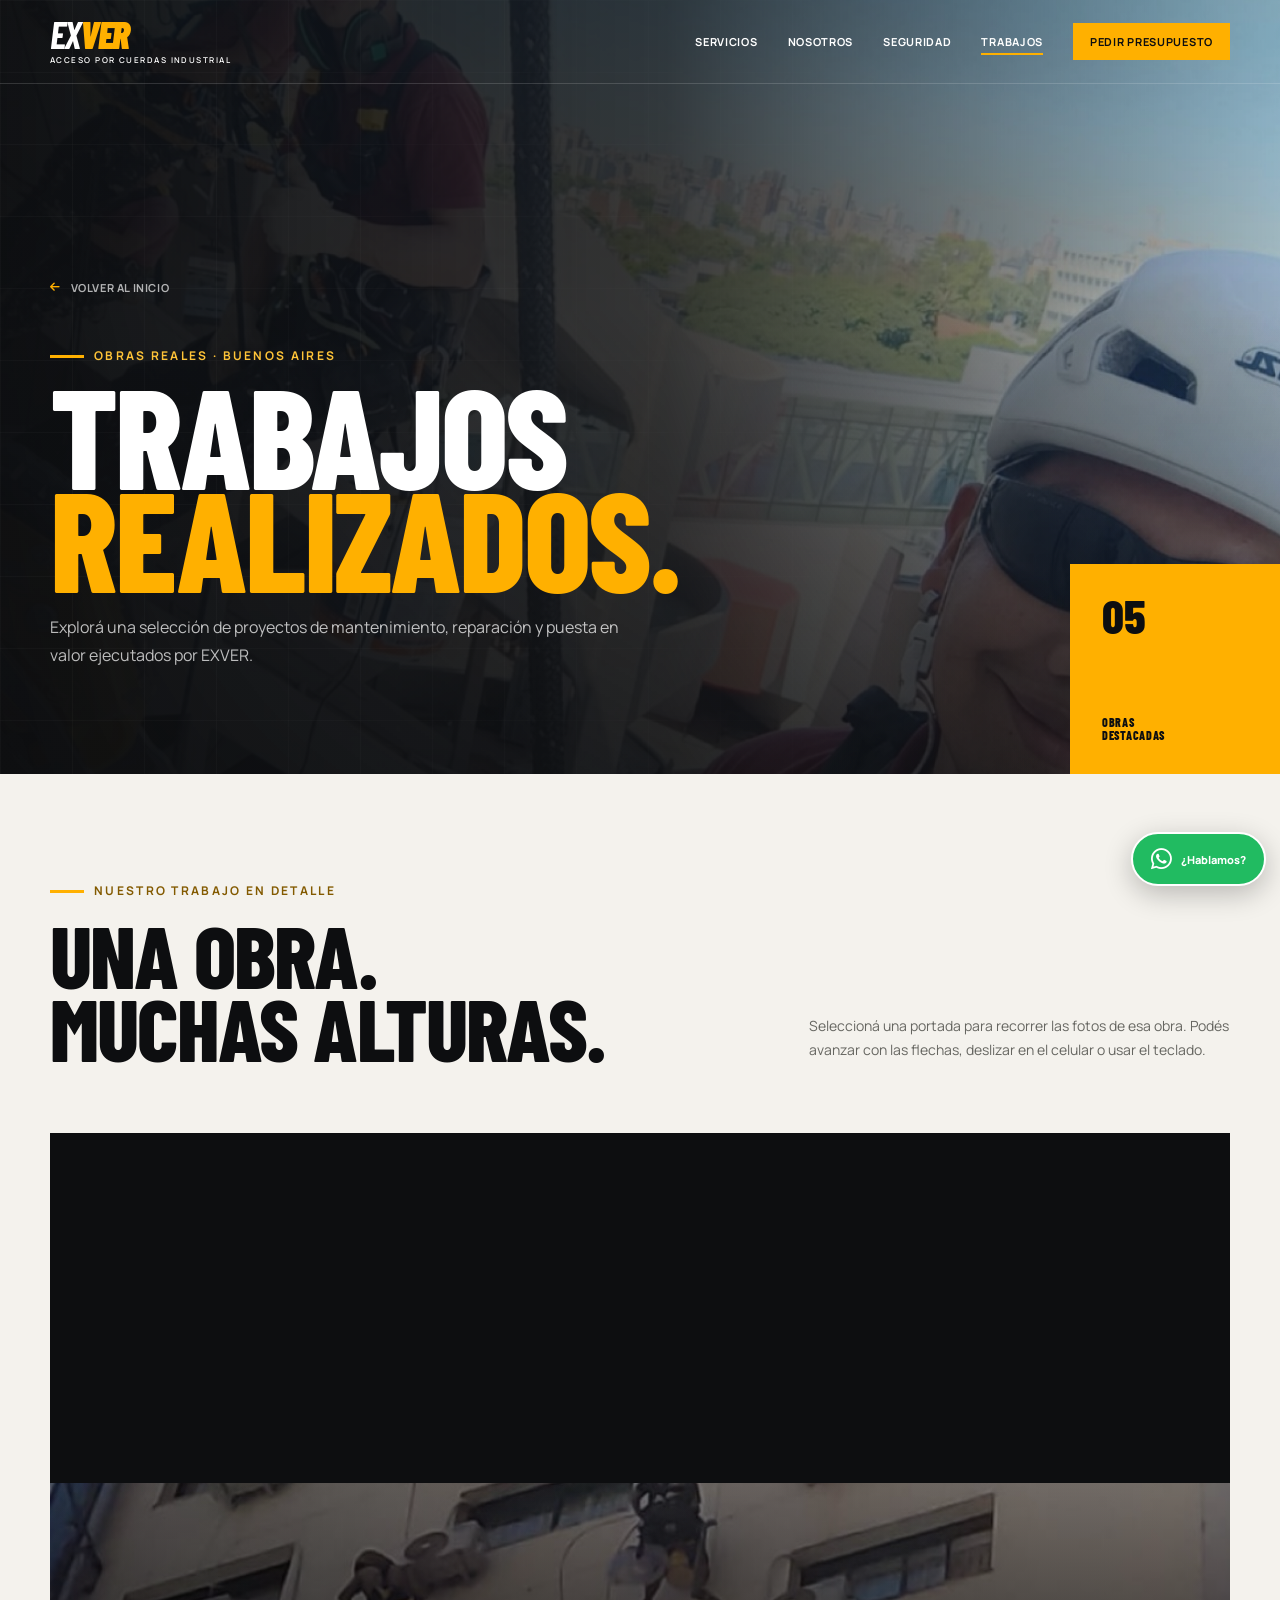
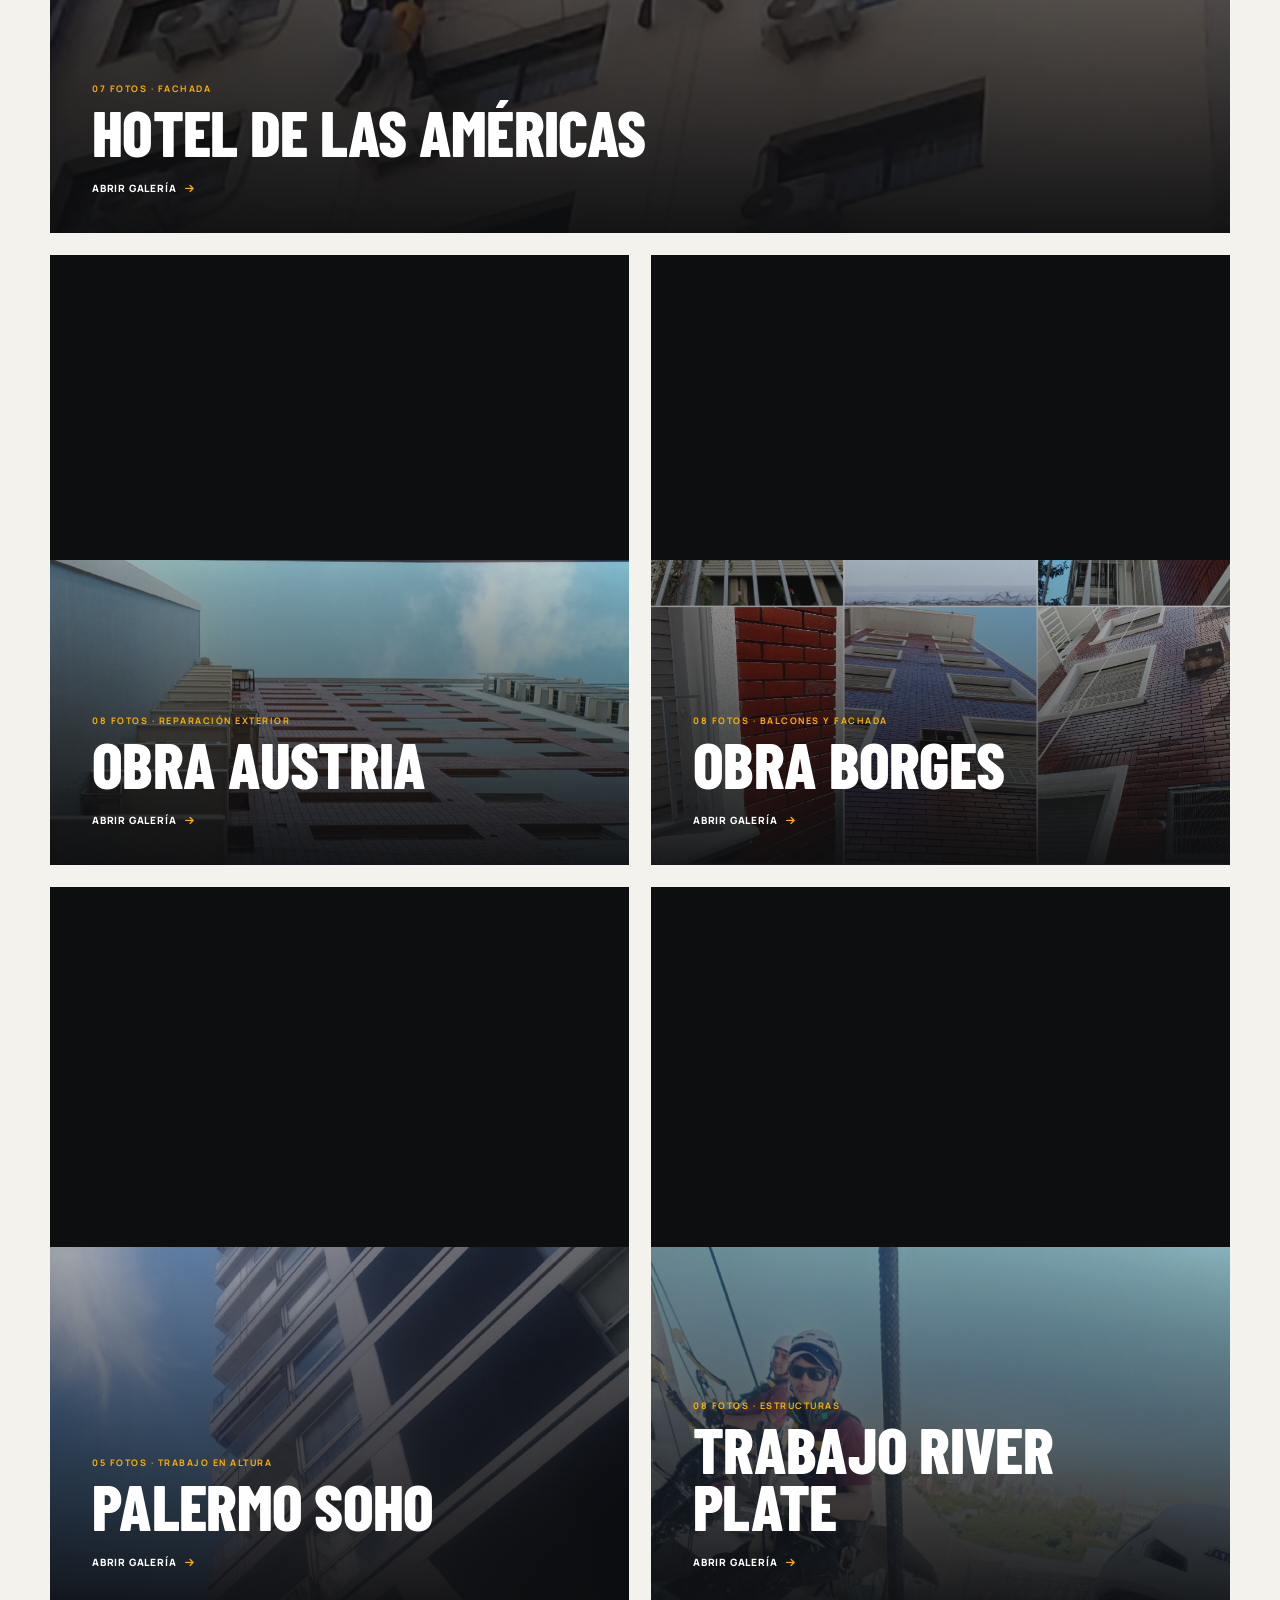
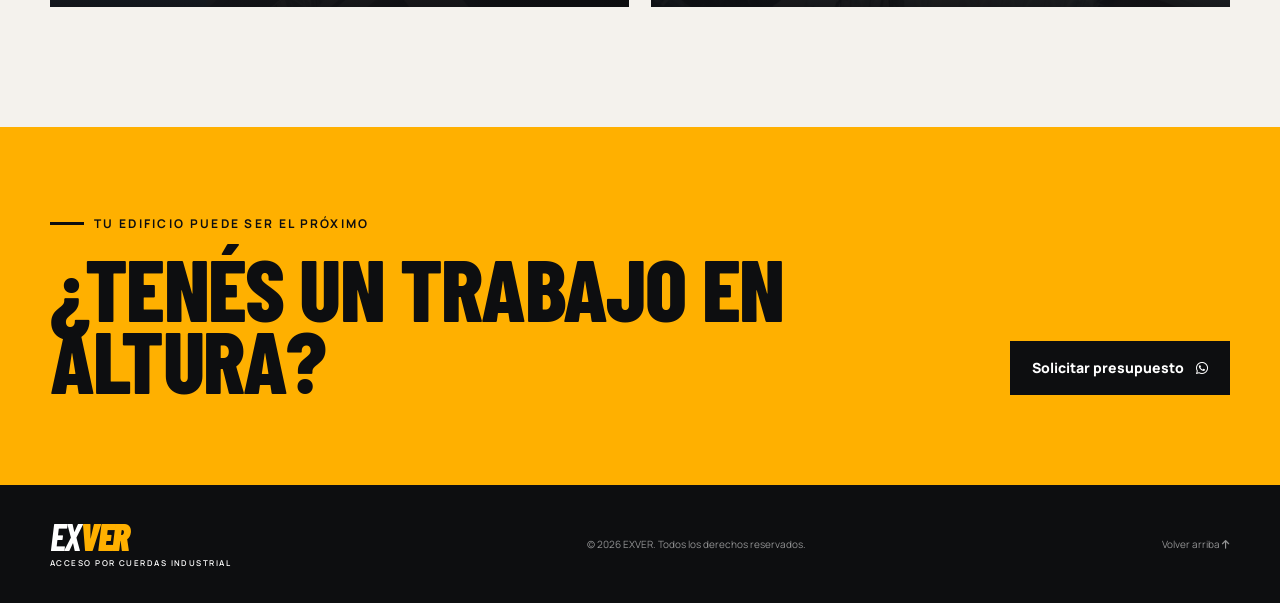
==== trabajos.html @ bb26304e "feat: agregar galeria de trabajos" ====
<!doctype html>
<html lang="es">
  <head>
    <meta charset="UTF-8" />
    <meta name="viewport" content="width=device-width, initial-scale=1.0" />
    <meta
      name="description"
      content="Conocé trabajos realizados por EXVER en fachadas, edificios y estructuras mediante técnicas de acceso por cuerdas."
    />
    <meta name="theme-color" content="#0d0e10" />
    <meta
      property="og:title"
      content="Trabajos realizados | EXVER Acceso por Cuerdas"
    />
    <meta
      property="og:description"
      content="Galería de obras reales realizadas por EXVER en Buenos Aires."
    />
    <meta property="og:type" content="website" />
    <title>Trabajos realizados | EXVER</title>
    <link rel="preconnect" href="https://fonts.googleapis.com" />
    <link rel="preconnect" href="https://fonts.gstatic.com" crossorigin />
    <link
      href="https://fonts.googleapis.com/css2?family=Barlow+Condensed:ital,wght@0,500;0,600;0,700;0,800;0,900;1,700&amp;family=Manrope:wght@400;500;600;700&amp;display=swap"
      rel="stylesheet"
    />
    <link
      rel="stylesheet"
      href="https://cdnjs.cloudflare.com/ajax/libs/font-awesome/6.7.2/css/all.min.css"
    />
    <link rel="stylesheet" href="styles.css" />
    <link rel="stylesheet" href="trabajos.css" />
    <script src="main.js" defer></script>
    <script src="trabajos.js" defer></script>
  </head>
  <body class="projects-page">
    <a class="skip-link" href="#contenido">Ir al contenido</a>

    <header class="site-header is-scrolled" id="inicio">
      <div class="header-inner">
        <a class="brand" href="index.html" aria-label="EXVER, volver al inicio">
          <span class="brand-word"><strong>EX</strong><em>VER</em></span>
          <span class="brand-tagline">Acceso por cuerdas industrial</span>
        </a>

        <button
          class="menu-toggle"
          type="button"
          aria-expanded="false"
          aria-controls="main-nav"
          aria-label="Abrir menú"
        >
          <span></span><span></span><span></span>
        </button>

        <nav class="main-nav" id="main-nav" aria-label="Navegación principal">
          <a href="index.html#servicios">Servicios</a>
          <a href="index.html#nosotros">Nosotros</a>
          <a href="index.html#seguridad">Seguridad</a>
          <a class="current-page" href="trabajos.html">Trabajos</a>
          <a class="nav-cta" href="index.html#contacto">Pedir presupuesto</a>
        </nav>
      </div>
    </header>

    <main id="contenido">
      <section class="projects-hero">
        <div class="projects-hero-photo" aria-hidden="true"></div>
        <div class="projects-hero-overlay" aria-hidden="true"></div>
        <div class="projects-hero-content">
          <a class="back-link" href="index.html"
            ><i class="fa-solid fa-arrow-left" aria-hidden="true"></i> Volver al
            inicio</a
          >
          <p class="eyebrow hero-eyebrow">Obras reales · Buenos Aires</p>
          <h1>Trabajos<br /><span>realizados.</span></h1>
          <p>
            Explorá una selección de proyectos de mantenimiento, reparación y
            puesta en valor ejecutados por EXVER.
          </p>
        </div>
        <div class="projects-hero-index">
          <strong>05</strong>
          <span>Obras<br />destacadas</span>
        </div>
      </section>

      <section class="projects-intro fade-in">
        <div>
          <p class="eyebrow">Nuestro trabajo en detalle</p>
          <h2>Una obra.<br />Muchas alturas.</h2>
        </div>
        <p>
          Seleccioná una portada para recorrer las fotos de esa obra. Podés
          avanzar con las flechas, deslizar en el celular o usar el teclado.
        </p>
      </section>

      <section class="project-list" aria-label="Galerías de trabajos">
        <button
          class="project-preview project-preview-wide fade-in"
          type="button"
          data-project="hotel-americas"
          aria-label="Abrir galería del Hotel de las Américas"
        >
          <img
            src="assets/trabajos/hotel-americas/01.jpg"
            alt="Técnicos de EXVER trabajando en altura en el Hotel de las Américas"
          />
          <span class="project-shade" aria-hidden="true"></span>
          <span class="project-content">
            <span class="project-meta">07 fotos · Fachada</span>
            <strong>Hotel de las Américas</strong>
            <span class="project-open"
              >Abrir galería
              <i class="fa-solid fa-arrow-right" aria-hidden="true"></i
            ></span>
          </span>
        </button>

        <button
          class="project-preview fade-in"
          type="button"
          data-project="austria"
          aria-label="Abrir galería de la obra Austria"
        >
          <img
            src="assets/trabajos/austria/01.jpg"
            alt="Vista de la fachada intervenida en la obra Austria"
            loading="lazy"
          />
          <span class="project-shade" aria-hidden="true"></span>
          <span class="project-content">
            <span class="project-meta">08 fotos · Reparación exterior</span>
            <strong>Obra Austria</strong>
            <span class="project-open"
              >Abrir galería
              <i class="fa-solid fa-arrow-right" aria-hidden="true"></i
            ></span>
          </span>
        </button>

        <button
          class="project-preview fade-in"
          type="button"
          data-project="borges"
          aria-label="Abrir galería de la obra Borges"
        >
          <img
            src="assets/trabajos/borges/01.jpg"
            alt="Resumen visual de reparación de fachada y balcones en la obra Borges"
            loading="lazy"
          />
          <span class="project-shade" aria-hidden="true"></span>
          <span class="project-content">
            <span class="project-meta">08 fotos · Balcones y fachada</span>
            <strong>Obra Borges</strong>
            <span class="project-open"
              >Abrir galería
              <i class="fa-solid fa-arrow-right" aria-hidden="true"></i
            ></span>
          </span>
        </button>

        <button
          class="project-preview project-preview-tall fade-in"
          type="button"
          data-project="palermo-soho"
          aria-label="Abrir galería de Palermo Soho"
        >
          <img
            src="assets/trabajos/palermo-soho/01.jpg"
            alt="Técnico de EXVER suspendido en un edificio de Palermo Soho"
            loading="lazy"
          />
          <span class="project-shade" aria-hidden="true"></span>
          <span class="project-content">
            <span class="project-meta">05 fotos · Trabajo en altura</span>
            <strong>Palermo Soho</strong>
            <span class="project-open"
              >Abrir galería
              <i class="fa-solid fa-arrow-right" aria-hidden="true"></i
            ></span>
          </span>
        </button>

        <button
          class="project-preview project-preview-tall fade-in"
          type="button"
          data-project="river-plate"
          aria-label="Abrir galería del trabajo en River Plate"
        >
          <img
            src="assets/trabajos/river-plate/01.jpg"
            alt="Equipo de EXVER durante un trabajo en altura en River Plate"
            loading="lazy"
          />
          <span class="project-shade" aria-hidden="true"></span>
          <span class="project-content">
            <span class="project-meta">08 fotos · Estructuras</span>
            <strong>Trabajo River Plate</strong>
            <span class="project-open"
              >Abrir galería
              <i class="fa-solid fa-arrow-right" aria-hidden="true"></i
            ></span>
          </span>
        </button>
      </section>

      <section class="projects-cta fade-in">
        <div>
          <p class="eyebrow">Tu edificio puede ser el próximo</p>
          <h2>¿Tenés un trabajo en altura?</h2>
        </div>
        <a
          class="button button-dark"
          href="https://wa.me/5491164576876?text=Hola%20EXVER%2C%20vi%20sus%20trabajos%20y%20quisiera%20solicitar%20un%20presupuesto%20sin%20cargo."
          target="_blank"
          rel="noopener noreferrer"
        >
          Solicitar presupuesto
          <i class="fa-brands fa-whatsapp" aria-hidden="true"></i>
        </a>
      </section>
    </main>

    <footer class="site-footer">
      <div class="brand footer-brand">
        <span class="brand-word"><strong>EX</strong><em>VER</em></span>
        <span class="brand-tagline">Acceso por cuerdas industrial</span>
      </div>
      <p>
        © <span id="current-year"></span> EXVER. Todos los derechos reservados.
      </p>
      <a href="#inicio"
        >Volver arriba <i class="fa-solid fa-arrow-up" aria-hidden="true"></i
      ></a>
    </footer>

    <dialog
      class="gallery-dialog"
      id="gallery-dialog"
      aria-labelledby="gallery-title"
    >
      <div class="gallery-shell">
        <header class="gallery-header">
          <div>
            <span class="gallery-label">Trabajo realizado</span>
            <h2 id="gallery-title"></h2>
          </div>
          <button
            class="gallery-close"
            type="button"
            aria-label="Cerrar galería"
          >
            <i class="fa-solid fa-xmark" aria-hidden="true"></i>
          </button>
        </header>

        <div class="gallery-stage">
          <button
            class="gallery-control gallery-prev"
            type="button"
            aria-label="Foto anterior"
          >
            <i class="fa-solid fa-arrow-left" aria-hidden="true"></i>
          </button>
          <figure class="gallery-figure">
            <img id="gallery-image" src="" alt="" />
            <figcaption>
              <span id="gallery-caption"></span>
              <span class="gallery-counter"
                ><strong id="gallery-current">01</strong> /
                <span id="gallery-total">01</span></span
              >
            </figcaption>
          </figure>
          <button
            class="gallery-control gallery-next"
            type="button"
            aria-label="Foto siguiente"
          >
            <i class="fa-solid fa-arrow-right" aria-hidden="true"></i>
          </button>
        </div>

        <div
          class="gallery-thumbnails"
          id="gallery-thumbnails"
          aria-label="Miniaturas de la galería"
        ></div>
        <p class="gallery-help">
          <i class="fa-solid fa-arrows-left-right" aria-hidden="true"></i>
          Usá las flechas o deslizá para recorrer
        </p>
      </div>
    </dialog>

    <a
      class="whatsapp-float"
      href="https://wa.me/5491164576876?text=Hola%20EXVER%2C%20quisiera%20solicitar%20un%20presupuesto%20sin%20cargo."
      target="_blank"
      rel="noopener noreferrer"
      aria-label="Contactar a EXVER por WhatsApp"
    >
      <i class="fa-brands fa-whatsapp" aria-hidden="true"></i>
      <span>¿Hablamos?</span>
    </a>
  </body>
</html>
---- styles.css ----
:root {
  --ink: #0d0e10;
  --ink-soft: #191b1e;
  --paper: #f4f2ed;
  --white: #ffffff;
  --yellow: #ffb000;
  --yellow-light: #ffc438;
  --gray: #b7b7b2;
  --line: rgba(13, 14, 16, 0.16);
  --heading: "Barlow Condensed", Impact, sans-serif;
  --body: "Manrope", Arial, sans-serif;
  --content: min(1180px, calc(100vw - 40px));
  --header-height: 76px;
}

* {
  box-sizing: border-box;
}

html {
  scroll-behavior: smooth;
  scroll-padding-top: var(--header-height);
}

body {
  margin: 0;
  color: var(--ink);
  background: var(--paper);
  font-family: var(--body);
  overflow-x: hidden;
}

body.menu-open {
  overflow: hidden;
}

a {
  color: inherit;
  text-decoration: none;
}

button,
input,
select,
textarea {
  font: inherit;
}

img {
  display: block;
  max-width: 100%;
}

.skip-link {
  position: fixed;
  z-index: 9999;
  top: 8px;
  left: 8px;
  padding: 10px 14px;
  color: var(--ink);
  background: var(--yellow);
  transform: translateY(-160%);
}

.skip-link:focus {
  transform: translateY(0);
}

.site-header {
  position: fixed;
  z-index: 1000;
  top: 0;
  right: 0;
  left: 0;
  height: var(--header-height);
  color: var(--white);
  border-bottom: 1px solid rgba(255, 255, 255, 0.15);
  transition:
    background 220ms ease,
    box-shadow 220ms ease;
}

.site-header.is-scrolled,
.site-header.menu-visible {
  background: rgba(13, 14, 16, 0.97);
  box-shadow: 0 12px 30px rgba(0, 0, 0, 0.16);
}

.header-inner {
  width: var(--content);
  height: 100%;
  margin: 0 auto;
  display: flex;
  align-items: center;
  justify-content: space-between;
}

.brand {
  display: inline-flex;
  flex-direction: column;
  align-items: flex-start;
  line-height: 0.84;
}

.brand-word {
  font: italic 900 33px/0.8 var(--heading);
  letter-spacing: -1.8px;
}

.brand-word strong {
  color: var(--white);
}

.brand-word em {
  color: var(--yellow);
  font-style: italic;
}

.brand-tagline {
  margin-top: 7px;
  font: 600 8px/1 var(--body);
  letter-spacing: 1.45px;
  text-transform: uppercase;
}

.menu-toggle {
  width: 44px;
  height: 44px;
  padding: 11px 9px;
  display: flex;
  flex-direction: column;
  justify-content: center;
  gap: 5px;
  color: inherit;
  background: transparent;
  border: 0;
  cursor: pointer;
}

.menu-toggle span {
  width: 100%;
  height: 2px;
  display: block;
  background: currentColor;
  transition:
    transform 200ms ease,
    opacity 200ms ease;
}

.menu-toggle[aria-expanded="true"] span:nth-child(1) {
  transform: translateY(7px) rotate(45deg);
}

.menu-toggle[aria-expanded="true"] span:nth-child(2) {
  opacity: 0;
}

.menu-toggle[aria-expanded="true"] span:nth-child(3) {
  transform: translateY(-7px) rotate(-45deg);
}

.main-nav {
  position: fixed;
  top: var(--header-height);
  right: 0;
  bottom: 0;
  left: 0;
  padding: 38px 20px;
  display: flex;
  flex-direction: column;
  align-items: flex-start;
  gap: 4px;
  background: var(--ink);
  opacity: 0;
  visibility: hidden;
  transform: translateY(-12px);
  transition:
    opacity 180ms ease,
    visibility 180ms ease,
    transform 180ms ease;
}

.main-nav.is-open {
  opacity: 1;
  visibility: visible;
  transform: translateY(0);
}

.main-nav a {
  width: 100%;
  padding: 15px 0;
  font: 700 31px/1 var(--heading);
  letter-spacing: 0.4px;
  text-transform: uppercase;
  border-bottom: 1px solid rgba(255, 255, 255, 0.13);
}

.main-nav .nav-cta {
  width: auto;
  margin-top: 20px;
  padding: 15px 20px;
  color: var(--ink);
  background: var(--yellow);
  border: 0;
}

.hero {
  position: relative;
  min-height: 780px;
  height: 100svh;
  display: flex;
  align-items: flex-end;
  color: var(--white);
  background: var(--ink);
  isolation: isolate;
  overflow: hidden;
}

.hero::after {
  content: "";
  position: absolute;
  z-index: -1;
  inset: 0;
  background:
    linear-gradient(
      90deg,
      rgba(13, 14, 16, 0.98) 4%,
      rgba(13, 14, 16, 0.83) 48%,
      rgba(13, 14, 16, 0.18) 82%
    ),
    linear-gradient(0deg, rgba(13, 14, 16, 0.7) 0%, transparent 42%);
}

.hero-media {
  position: absolute;
  z-index: -2;
  inset: 0;
  background: url("assets/exver-hero.jpg") 68% center / cover no-repeat;
  transform: scale(1.02);
  animation: hero-scale 1.8s cubic-bezier(0.2, 0.7, 0.3, 1) both;
}

.hero-grid {
  position: absolute;
  z-index: -1;
  inset: 0;
  opacity: 0.12;
  background-image:
    linear-gradient(rgba(255, 255, 255, 0.18) 1px, transparent 1px),
    linear-gradient(90deg, rgba(255, 255, 255, 0.18) 1px, transparent 1px);
  background-size: 80px 80px;
  mask-image: linear-gradient(90deg, black, transparent 70%);
}

.hero-content {
  width: var(--content);
  margin: 0 auto;
  padding: 0 0 190px;
  animation: hero-in 900ms 150ms cubic-bezier(0.2, 0.7, 0.3, 1) both;
}

.eyebrow {
  margin: 0 0 20px;
  display: flex;
  align-items: center;
  gap: 10px;
  color: #835a00;
  font: 700 12px/1.2 var(--body);
  letter-spacing: 2.3px;
  text-transform: uppercase;
}

.eyebrow::before {
  content: "";
  width: 34px;
  height: 3px;
  background: var(--yellow);
}

.hero-eyebrow {
  color: var(--yellow-light);
}

h1,
h2,
h3,
p {
  margin-top: 0;
}

h1,
h2,
h3 {
  font-family: var(--heading);
  text-transform: uppercase;
}

.hero h1 {
  max-width: 760px;
  margin-bottom: 24px;
  font-size: clamp(64px, 17vw, 142px);
  font-weight: 800;
  line-height: 0.77;
  letter-spacing: -2.5px;
}

.hero h1 span {
  display: block;
  color: var(--yellow);
}

.hero-copy {
  max-width: 610px;
  margin-bottom: 30px;
  color: rgba(255, 255, 255, 0.81);
  font-size: 15px;
  line-height: 1.7;
}

.hero-actions {
  display: flex;
  flex-direction: column;
  align-items: flex-start;
  gap: 22px;
}

.button {
  min-height: 54px;
  padding: 0 22px;
  display: inline-flex;
  align-items: center;
  justify-content: center;
  gap: 12px;
  font: 800 14px/1 var(--body);
  border: 0;
  cursor: pointer;
  transition:
    transform 180ms ease,
    background 180ms ease,
    color 180ms ease;
}

.button:hover {
  transform: translateY(-3px);
}

.button-primary {
  color: var(--ink);
  background: var(--yellow);
}

.button-primary:hover {
  background: var(--yellow-light);
}

.text-link {
  display: inline-flex;
  align-items: center;
  gap: 10px;
  font-size: 13px;
  font-weight: 700;
}

.text-link i {
  color: var(--yellow);
}

.hero-trust {
  position: absolute;
  right: 0;
  bottom: 0;
  left: 0;
  min-height: 130px;
  padding: 22px 20px;
  display: grid;
  grid-template-columns: repeat(3, 1fr);
  color: var(--ink);
  background: var(--yellow);
}

.hero-trust > div {
  padding: 0 10px;
  display: flex;
  flex-direction: column;
  align-items: center;
  gap: 7px;
  text-align: center;
  border-right: 1px solid rgba(13, 14, 16, 0.22);
}

.hero-trust > div:last-child {
  border-right: 0;
}

.hero-trust strong {
  font: 800 20px/1 var(--heading);
}

.hero-trust span {
  font-size: 9px;
  font-weight: 700;
  line-height: 1.45;
  text-transform: uppercase;
}

.scroll-cue {
  display: none;
}

.audiences {
  width: var(--content);
  margin: 0 auto;
  padding: 34px 0;
  border-bottom: 1px solid var(--line);
}

.audience-label {
  margin-bottom: 20px;
  color: #686862;
  font: 700 10px/1 var(--body);
  letter-spacing: 2px;
  text-transform: uppercase;
}

.audience-list {
  display: grid;
  grid-template-columns: 1fr;
  gap: 16px;
}

.audience-list span {
  display: flex;
  align-items: center;
  gap: 14px;
  font: 700 22px/1 var(--heading);
  text-transform: uppercase;
}

.audience-list i {
  width: 32px;
  color: var(--yellow);
  text-align: center;
}

.section {
  padding: 84px max(20px, calc((100vw - 1180px) / 2));
}

.section-heading {
  margin-bottom: 44px;
  display: grid;
  gap: 20px;
}

.section-heading h2,
.about-content h2,
.safety-intro h2,
.contact h2 {
  margin-bottom: 0;
  font-size: clamp(48px, 13vw, 82px);
  font-weight: 800;
  line-height: 0.87;
  letter-spacing: -1.7px;
}

.section-heading > p {
  max-width: 480px;
  color: #62625e;
  font-size: 14px;
  line-height: 1.75;
}

.work-heading-aside {
  max-width: 480px;
}

.work-heading-aside p {
  margin-bottom: 18px;
  color: #62625e;
  font-size: 14px;
  line-height: 1.75;
}

.service-grid {
  display: grid;
  grid-template-columns: 1fr;
  border-top: 1px solid var(--line);
  border-left: 1px solid var(--line);
}

.service-card {
  position: relative;
  min-height: 260px;
  padding: 28px;
  border-right: 1px solid var(--line);
  border-bottom: 1px solid var(--line);
  transition:
    background 220ms ease,
    color 220ms ease;
}

.service-card > i {
  margin: 35px 0 26px;
  color: var(--yellow);
  font-size: 28px;
}

.service-number {
  position: absolute;
  top: 24px;
  right: 24px;
  color: #8e8e87;
  font: 700 11px/1 var(--body);
}

.service-card h3 {
  margin-bottom: 12px;
  font-size: 28px;
  line-height: 1;
}

.service-card p {
  margin-bottom: 0;
  color: #686862;
  font-size: 13px;
  line-height: 1.7;
}

.service-card:hover,
.service-card-accent {
  color: var(--white);
  background: var(--ink);
}

.service-card:hover p,
.service-card-accent p {
  color: rgba(255, 255, 255, 0.65);
}

.about {
  display: grid;
  gap: 50px;
  background: var(--white);
}

.about-visual {
  position: relative;
}

.about-photo {
  min-height: 440px;
  background: url("assets/exver-hero.jpg") 75% center / cover no-repeat;
  filter: saturate(0.8) contrast(1.04);
}

.about-stamp {
  position: absolute;
  right: -1px;
  bottom: -1px;
  width: 168px;
  min-height: 142px;
  padding: 22px;
  display: flex;
  flex-direction: column;
  justify-content: space-between;
  color: var(--ink);
  background: var(--yellow);
}

.about-stamp i {
  font-size: 30px;
}

.about-stamp span {
  font: 800 18px/1 var(--heading);
  text-transform: uppercase;
}

.about-content {
  align-self: center;
}

.about-content h2 span,
.safety-intro h2 span {
  color: var(--yellow);
}

.about-lead {
  margin: 30px 0 18px;
  color: var(--ink) !important;
  font-size: 17px !important;
  font-weight: 600;
}

.about-content > p {
  color: #666661;
  font-size: 14px;
  line-height: 1.75;
}

.about-points {
  margin-top: 28px;
  display: grid;
  gap: 14px;
}

.about-points div {
  display: flex;
  align-items: center;
  gap: 13px;
  font-size: 13px;
  font-weight: 700;
}

.about-points i {
  width: 25px;
  height: 25px;
  display: grid;
  place-items: center;
  font-size: 10px;
  background: var(--yellow);
  border-radius: 50%;
}

.safety {
  position: relative;
  color: var(--white);
  background: var(--ink);
  overflow: hidden;
}

.safety::before {
  content: "EX";
  position: absolute;
  top: -25px;
  right: -12px;
  color: rgba(255, 255, 255, 0.025);
  font: italic 900 330px/0.8 var(--heading);
  letter-spacing: -28px;
}

.safety-intro {
  position: relative;
  max-width: 890px;
}

.safety-intro .eyebrow {
  color: var(--yellow);
}

.safety-layout {
  position: relative;
  margin-top: 60px;
  display: grid;
  gap: 45px;
}

.safety-copy {
  max-width: 480px;
  color: rgba(255, 255, 255, 0.65);
  font-size: 14px;
  line-height: 1.8;
}

.text-link.light {
  margin-top: 18px;
  color: var(--white);
}

.safety-list {
  border-top: 1px solid rgba(255, 255, 255, 0.17);
}

.safety-item {
  padding: 25px 0;
  display: grid;
  grid-template-columns: 46px 1fr;
  gap: 14px;
  border-bottom: 1px solid rgba(255, 255, 255, 0.17);
}

.safety-item > span {
  color: var(--yellow);
  font: 700 13px/1 var(--body);
}

.safety-item h3 {
  margin-bottom: 7px;
  font-size: 24px;
}

.safety-item p {
  margin-bottom: 0;
  color: rgba(255, 255, 255, 0.58);
  font-size: 12px;
  line-height: 1.6;
}

.process {
  background: var(--yellow);
}

.process .eyebrow {
  color: var(--ink);
}

.process .eyebrow::before {
  background: var(--ink);
}

.process-line {
  display: grid;
  grid-template-columns: 1fr;
}

.process-step {
  position: relative;
  padding: 28px 0 28px 48px;
  border-top: 1px solid rgba(13, 14, 16, 0.34);
}

.process-step > span {
  position: absolute;
  top: 34px;
  left: 0;
  font: 800 12px/1 var(--body);
}

.process-step h3 {
  margin-bottom: 8px;
  font-size: 28px;
}

.process-step p {
  max-width: 250px;
  margin-bottom: 0;
  font-size: 12px;
  line-height: 1.65;
}

.work {
  background: var(--paper);
}

.work-gallery {
  display: grid;
  grid-template-columns: 1fr;
  gap: 14px;
}

.work-image {
  position: relative;
  min-height: 370px;
  background-image: url("assets/exver-hero.jpg");
  background-size: cover;
  overflow: hidden;
}

.work-image::after {
  content: "";
  position: absolute;
  inset: 45% 0 0;
  background: linear-gradient(transparent, rgba(13, 14, 16, 0.82));
}

.work-image span {
  position: absolute;
  z-index: 1;
  right: 22px;
  bottom: 20px;
  left: 22px;
  color: var(--white);
  font: 700 24px/1 var(--heading);
  text-transform: uppercase;
}

.work-main {
  background-position: 70% center;
}

.work-detail {
  background-position: 100% center;
}

.work-note {
  min-height: 260px;
  padding: 30px;
  display: flex;
  flex-direction: column;
  justify-content: space-between;
  color: var(--white);
  background: var(--ink);
}

.work-note i {
  color: var(--yellow);
  font-size: 28px;
}

.work-note p {
  margin: 40px 0 0;
  font: 600 28px/1.05 var(--heading);
  text-transform: uppercase;
}

.contact {
  display: grid;
  gap: 50px;
  background: var(--white);
}

.contact-copy > p:not(.eyebrow) {
  max-width: 540px;
  margin: 24px 0 34px;
  color: #676762;
  font-size: 14px;
  line-height: 1.75;
}

.contact-links {
  display: grid;
  gap: 12px;
}

.contact-links a {
  padding: 15px 0;
  display: flex;
  align-items: center;
  gap: 16px;
  border-bottom: 1px solid var(--line);
}

.contact-links i {
  width: 40px;
  height: 40px;
  display: grid;
  place-items: center;
  color: var(--ink);
  background: var(--yellow);
}

.contact-links span {
  font-size: 13px;
  font-weight: 700;
}

.contact-links small {
  margin-bottom: 3px;
  display: block;
  color: #777770;
  font-size: 9px;
  letter-spacing: 1px;
  text-transform: uppercase;
}

.contact-form {
  padding: 28px;
  display: grid;
  grid-template-columns: 1fr;
  gap: 20px;
  background: var(--yellow);
}

.field label {
  margin-bottom: 8px;
  display: block;
  font-size: 10px;
  font-weight: 800;
  letter-spacing: 1.3px;
  text-transform: uppercase;
}

.field input,
.field select,
.field textarea {
  width: 100%;
  padding: 14px 0;
  color: var(--ink);
  background: transparent;
  border: 0;
  border-bottom: 1px solid rgba(13, 14, 16, 0.43);
  border-radius: 0;
  outline: 0;
}

.field input:focus,
.field select:focus,
.field textarea:focus {
  border-bottom-color: var(--ink);
  box-shadow: 0 2px 0 var(--ink);
}

.field textarea {
  resize: vertical;
}

.field ::placeholder {
  color: rgba(13, 14, 16, 0.55);
}

.button-dark {
  color: var(--white);
  background: var(--ink);
}

.button-dark:hover {
  color: var(--yellow);
}

.form-note {
  margin: 0;
  display: flex;
  align-items: flex-start;
  gap: 8px;
  font-size: 9px;
  line-height: 1.5;
}

.site-footer {
  padding: 36px 20px 95px;
  display: flex;
  flex-direction: column;
  align-items: flex-start;
  gap: 26px;
  color: var(--white);
  background: var(--ink);
}

.site-footer p,
.site-footer > a {
  margin: 0;
  color: rgba(255, 255, 255, 0.55);
  font-size: 10px;
}

.footer-brand {
  color: var(--white);
}

.whatsapp-float {
  position: fixed;
  z-index: 1200;
  right: 14px;
  bottom: 14px;
  width: 58px;
  height: 58px;
  display: flex;
  align-items: center;
  justify-content: center;
  color: var(--white);
  background: #21bb61;
  border: 3px solid var(--white);
  border-radius: 50%;
  box-shadow: 0 8px 28px rgba(0, 0, 0, 0.24);
  transition: transform 180ms ease;
}

.whatsapp-float:hover {
  transform: translateY(-4px) scale(1.04);
}

.whatsapp-float i {
  font-size: 28px;
}

.whatsapp-float span {
  display: none;
}

.fade-in {
  opacity: 0;
  transform: translateY(28px);
  transition:
    opacity 700ms ease,
    transform 700ms cubic-bezier(0.2, 0.7, 0.3, 1);
}

.fade-in.is-visible {
  opacity: 1;
  transform: translateY(0);
}

@keyframes hero-in {
  from {
    opacity: 0;
    transform: translateY(28px);
  }
  to {
    opacity: 1;
    transform: translateY(0);
  }
}

@keyframes hero-scale {
  from {
    opacity: 0.6;
    transform: scale(1.1);
  }
  to {
    opacity: 1;
    transform: scale(1.02);
  }
}

@media (min-width: 480px) {
  :root {
    --content: min(1180px, calc(100vw - 56px));
  }

  .hero h1 {
    font-size: clamp(80px, 16vw, 142px);
  }

  .hero-actions {
    flex-direction: row;
    align-items: center;
    gap: 28px;
  }

  .audience-list {
    grid-template-columns: repeat(3, 1fr);
  }

  .audience-list span {
    font-size: 20px;
  }

  .service-grid {
    grid-template-columns: repeat(2, 1fr);
  }

  .contact-form {
    grid-template-columns: repeat(2, 1fr);
  }

  .field-full {
    grid-column: 1 / -1;
  }
}

@media (min-width: 768px) {
  :root {
    --header-height: 84px;
  }

  .brand-word {
    font-size: 38px;
  }

  .hero-content {
    padding-bottom: 155px;
  }

  .hero-copy {
    font-size: 16px;
  }

  .hero-trust {
    top: var(--header-height);
    right: 0;
    bottom: auto;
    left: auto;
    width: 180px;
    min-height: 365px;
    padding: 0;
    display: flex;
    flex-direction: column;
  }

  .hero-trust > div {
    flex: 1;
    padding: 17px;
    justify-content: center;
    border-right: 0;
    border-bottom: 1px solid rgba(13, 14, 16, 0.22);
  }

  .hero-trust > div:last-child {
    border-bottom: 0;
  }

  .hero-trust strong {
    font-size: 25px;
  }

  .hero-trust span {
    font-size: 10px;
  }

  .section {
    padding-top: 112px;
    padding-bottom: 112px;
  }

  .section-heading {
    grid-template-columns: 1.6fr 1fr;
    align-items: end;
  }

  .section-heading > p {
    justify-self: end;
  }

  .work-heading-aside {
    justify-self: end;
  }

  .service-grid {
    grid-template-columns: repeat(3, 1fr);
  }

  .about {
    grid-template-columns: 1fr 1fr;
    gap: 70px;
  }

  .about-photo {
    min-height: 620px;
  }

  .safety-layout {
    grid-template-columns: 0.9fr 1.1fr;
    gap: 90px;
  }

  .process-line {
    grid-template-columns: repeat(2, 1fr);
    gap: 0 36px;
  }

  .work-gallery {
    grid-template-columns: 1.3fr 0.7fr;
    grid-template-rows: repeat(2, 290px);
  }

  .work-image {
    min-height: 0;
  }

  .work-main {
    grid-row: 1 / 3;
  }

  .work-detail {
    grid-column: 2;
    grid-row: 1;
  }

  .work-note {
    min-height: 0;
    grid-column: 2;
    grid-row: 2;
  }

  .contact {
    grid-template-columns: 0.85fr 1.15fr;
    gap: 70px;
  }

  .site-footer {
    padding: 36px max(28px, calc((100vw - 1180px) / 2));
    flex-direction: row;
    align-items: center;
    justify-content: space-between;
  }
}

@media (min-width: 1024px) {
  .menu-toggle {
    display: none;
  }

  .main-nav {
    position: static;
    padding: 0;
    flex-direction: row;
    align-items: center;
    gap: 30px;
    background: transparent;
    opacity: 1;
    visibility: visible;
    transform: none;
  }

  .main-nav a {
    width: auto;
    padding: 10px 0;
    font: 700 11px/1 var(--body);
    letter-spacing: 0.7px;
    text-transform: uppercase;
    border: 0;
  }

  .main-nav a:not(.nav-cta) {
    position: relative;
  }

  .main-nav a:not(.nav-cta)::after {
    content: "";
    position: absolute;
    right: 0;
    bottom: 2px;
    left: 0;
    height: 2px;
    background: var(--yellow);
    transform: scaleX(0);
    transform-origin: right;
    transition: transform 180ms ease;
  }

  .main-nav a:not(.nav-cta):hover::after {
    transform: scaleX(1);
    transform-origin: left;
  }

  .main-nav .nav-cta {
    margin: 0;
    padding: 13px 17px;
  }

  .hero-content {
    padding-bottom: 110px;
  }

  .hero h1 {
    max-width: 890px;
    font-size: clamp(110px, 9.8vw, 150px);
  }

  .hero-copy {
    font-size: 17px;
  }

  .scroll-cue {
    position: absolute;
    right: 204px;
    bottom: 40px;
    display: flex;
    align-items: center;
    gap: 10px;
    font-size: 9px;
    font-weight: 700;
    letter-spacing: 1.3px;
    text-transform: uppercase;
    writing-mode: vertical-rl;
  }

  .scroll-cue span {
    width: 1px;
    height: 52px;
    background: rgba(255, 255, 255, 0.5);
  }

  .audiences {
    padding: 42px 0;
    display: grid;
    grid-template-columns: 180px 1fr;
    align-items: center;
  }

  .audience-label {
    margin: 0;
  }

  .audience-list span {
    font-size: 25px;
  }

  .service-card {
    min-height: 300px;
    padding: 34px;
  }

  .service-card > i {
    margin-top: 50px;
  }

  .process-line {
    grid-template-columns: repeat(4, 1fr);
    gap: 0;
  }

  .process-step {
    padding: 34px 28px 10px 42px;
    border-right: 1px solid rgba(13, 14, 16, 0.28);
  }

  .process-step:last-child {
    border-right: 0;
  }

  .process-step > span {
    top: 40px;
  }

  .whatsapp-float {
    width: auto;
    height: 54px;
    padding: 0 18px;
    gap: 9px;
    border-width: 2px;
    border-radius: 28px;
  }

  .whatsapp-float i {
    font-size: 24px;
  }

  .whatsapp-float span {
    display: inline;
    font-size: 11px;
    font-weight: 800;
  }
}

@media (prefers-reduced-motion: reduce) {
  html {
    scroll-behavior: auto;
  }

  *,
  *::before,
  *::after {
    animation-duration: 0.01ms !important;
    animation-iteration-count: 1 !important;
    transition-duration: 0.01ms !important;
  }

  .fade-in {
    opacity: 1;
    transform: none;
  }
}
---- trabajos.css ----
.projects-page {
  background: var(--paper);
}

.projects-page .main-nav .current-page::after {
  transform: scaleX(1);
}

.projects-hero {
  position: relative;
  min-height: 700px;
  height: 86svh;
  display: flex;
  align-items: flex-end;
  color: var(--white);
  background: var(--ink);
  isolation: isolate;
  overflow: hidden;
}

.projects-hero-photo {
  position: absolute;
  z-index: -3;
  inset: 0;
  background: url("assets/trabajos/river-plate/01.jpg") 55% 42% / cover
    no-repeat;
  animation: hero-scale 1.8s cubic-bezier(0.2, 0.7, 0.3, 1) both;
}

.projects-hero-overlay {
  position: absolute;
  z-index: -2;
  inset: 0;
  background:
    linear-gradient(
      90deg,
      rgba(13, 14, 16, 0.98) 0%,
      rgba(13, 14, 16, 0.8) 52%,
      rgba(13, 14, 16, 0.2) 100%
    ),
    linear-gradient(0deg, rgba(13, 14, 16, 0.6), transparent 60%);
}

.projects-hero::after {
  content: "";
  position: absolute;
  z-index: -1;
  inset: 0;
  opacity: 0.11;
  background-image:
    linear-gradient(rgba(255, 255, 255, 0.24) 1px, transparent 1px),
    linear-gradient(90deg, rgba(255, 255, 255, 0.24) 1px, transparent 1px);
  background-size: 72px 72px;
  mask-image: linear-gradient(90deg, black, transparent 75%);
}

.projects-hero-content {
  width: var(--content);
  margin: 0 auto;
  padding-bottom: 72px;
  animation: hero-in 900ms 150ms cubic-bezier(0.2, 0.7, 0.3, 1) both;
}

.back-link {
  margin-bottom: 54px;
  display: inline-flex;
  align-items: center;
  gap: 10px;
  color: rgba(255, 255, 255, 0.68);
  font-size: 11px;
  font-weight: 700;
  letter-spacing: 0.6px;
  text-transform: uppercase;
}

.back-link i {
  color: var(--yellow);
}

.projects-hero h1 {
  max-width: 700px;
  margin-bottom: 24px;
  font-size: clamp(78px, 20vw, 150px);
  font-weight: 800;
  line-height: 0.73;
  letter-spacing: -3px;
}

.projects-hero h1 span {
  color: var(--yellow);
}

.projects-hero-content > p:last-child {
  max-width: 570px;
  margin-bottom: 0;
  color: rgba(255, 255, 255, 0.72);
  font-size: 14px;
  line-height: 1.75;
}

.projects-hero-index {
  position: absolute;
  right: 0;
  bottom: 0;
  width: 155px;
  height: 155px;
  padding: 22px;
  display: flex;
  flex-direction: column;
  justify-content: space-between;
  color: var(--ink);
  background: var(--yellow);
}

.projects-hero-index strong {
  font: 800 38px/0.8 var(--heading);
}

.projects-hero-index span {
  font: 800 12px/1.1 var(--heading);
  letter-spacing: 0.7px;
  text-transform: uppercase;
}

.projects-intro {
  padding: 84px max(20px, calc((100vw - 1180px) / 2)) 56px;
  display: grid;
  gap: 22px;
}

.projects-intro h2,
.projects-cta h2 {
  margin-bottom: 0;
  font-size: clamp(54px, 14vw, 88px);
  font-weight: 800;
  line-height: 0.82;
  letter-spacing: -1.8px;
}

.projects-intro > p {
  max-width: 490px;
  margin-bottom: 0;
  color: #666661;
  font-size: 14px;
  line-height: 1.75;
}

.project-list {
  padding: 0 max(20px, calc((100vw - 1180px) / 2)) 90px;
  display: grid;
  grid-template-columns: 1fr;
  gap: 18px;
}

.project-preview {
  position: relative;
  min-height: 430px;
  padding: 0;
  display: block;
  color: var(--white);
  background: var(--ink);
  border: 0;
  text-align: left;
  cursor: pointer;
  overflow: hidden;
}

.project-preview img {
  position: absolute;
  width: 100%;
  height: 100%;
  object-fit: cover;
  transition: transform 700ms cubic-bezier(0.2, 0.7, 0.3, 1);
}

.project-preview-tall img {
  object-position: center 28%;
}

.project-shade {
  position: absolute;
  inset: 0;
  background:
    linear-gradient(0deg, rgba(13, 14, 16, 0.94), transparent 63%),
    linear-gradient(90deg, rgba(13, 14, 16, 0.2), transparent);
  transition: background 260ms ease;
}

.project-content {
  position: absolute;
  right: 24px;
  bottom: 24px;
  left: 24px;
  display: flex;
  flex-direction: column;
  align-items: flex-start;
}

.project-meta {
  margin-bottom: 10px;
  color: var(--yellow);
  font: 700 9px/1 var(--body);
  letter-spacing: 1.5px;
  text-transform: uppercase;
}

.project-content strong {
  max-width: 90%;
  font: 800 42px/0.9 var(--heading);
  letter-spacing: -0.7px;
  text-transform: uppercase;
}

.project-open {
  margin-top: 20px;
  display: inline-flex;
  align-items: center;
  gap: 9px;
  font-size: 10px;
  font-weight: 800;
  letter-spacing: 0.8px;
  text-transform: uppercase;
}

.project-open i {
  color: var(--yellow);
  transition: transform 180ms ease;
}

.project-preview:hover img,
.project-preview:focus-visible img {
  transform: scale(1.045);
}

.project-preview:hover .project-open i,
.project-preview:focus-visible .project-open i {
  transform: translateX(6px);
}

.project-preview:focus-visible {
  outline: 4px solid var(--yellow);
  outline-offset: 4px;
}

.projects-cta {
  padding: 70px max(20px, calc((100vw - 1180px) / 2));
  display: grid;
  gap: 34px;
  background: var(--yellow);
}

.projects-cta .eyebrow {
  color: var(--ink);
}

.projects-cta .eyebrow::before {
  background: var(--ink);
}

.projects-cta .button {
  justify-self: start;
}

.gallery-dialog {
  width: 100vw;
  max-width: none;
  height: 100dvh;
  max-height: none;
  margin: 0;
  padding: 0;
  color: var(--white);
  background: rgba(9, 10, 11, 0.99);
  border: 0;
  overflow: hidden;
}

.gallery-dialog::backdrop {
  background: rgba(9, 10, 11, 0.96);
}

.gallery-shell {
  width: 100%;
  height: 100%;
  padding: 18px;
  display: grid;
  grid-template-rows: auto minmax(0, 1fr) auto auto;
  gap: 14px;
}

.gallery-header {
  display: flex;
  align-items: center;
  justify-content: space-between;
  gap: 20px;
}

.gallery-label {
  margin-bottom: 4px;
  display: block;
  color: var(--yellow);
  font-size: 8px;
  font-weight: 800;
  letter-spacing: 1.5px;
  text-transform: uppercase;
}

.gallery-header h2 {
  margin: 0;
  font-size: 28px;
  line-height: 1;
}

.gallery-close {
  flex: 0 0 44px;
  width: 44px;
  height: 44px;
  display: grid;
  place-items: center;
  color: var(--white);
  background: rgba(255, 255, 255, 0.09);
  border: 1px solid rgba(255, 255, 255, 0.15);
  cursor: pointer;
}

.gallery-close:hover {
  color: var(--ink);
  background: var(--yellow);
}

.gallery-stage {
  position: relative;
  min-height: 0;
  display: grid;
  grid-template-columns: 1fr;
}

.gallery-figure {
  min-width: 0;
  min-height: 0;
  margin: 0;
  display: grid;
  grid-template-rows: minmax(0, 1fr) auto;
  gap: 10px;
}

.gallery-figure img {
  width: 100%;
  height: 100%;
  min-height: 0;
  display: block;
  object-fit: contain;
  user-select: none;
  touch-action: pan-y;
}

.gallery-figure.is-changing img {
  animation: slide-image-in 260ms ease both;
}

.gallery-figure figcaption {
  min-height: 30px;
  display: flex;
  align-items: center;
  justify-content: space-between;
  gap: 20px;
  color: rgba(255, 255, 255, 0.65);
  font-size: 10px;
  line-height: 1.4;
}

.gallery-counter {
  flex: 0 0 auto;
  color: rgba(255, 255, 255, 0.5);
  font: 700 14px/1 var(--heading);
}

.gallery-counter strong {
  color: var(--yellow);
  font-size: 25px;
}

.gallery-control {
  position: absolute;
  z-index: 2;
  top: 50%;
  width: 46px;
  height: 46px;
  display: grid;
  place-items: center;
  color: var(--white);
  background: rgba(13, 14, 16, 0.72);
  border: 1px solid rgba(255, 255, 255, 0.2);
  transform: translateY(-50%);
  cursor: pointer;
}

.gallery-control:hover {
  color: var(--ink);
  background: var(--yellow);
}

.gallery-prev {
  left: 8px;
}

.gallery-next {
  right: 8px;
}

.gallery-thumbnails {
  padding-bottom: 3px;
  display: flex;
  gap: 8px;
  overflow-x: auto;
  scrollbar-width: thin;
  scrollbar-color: var(--yellow) rgba(255, 255, 255, 0.1);
}

.gallery-thumbnail {
  position: relative;
  flex: 0 0 58px;
  width: 58px;
  height: 58px;
  padding: 0;
  background: #242629;
  border: 2px solid transparent;
  cursor: pointer;
  overflow: hidden;
}

.gallery-thumbnail img {
  width: 100%;
  height: 100%;
  object-fit: cover;
  opacity: 0.55;
}

.gallery-thumbnail.is-active {
  border-color: var(--yellow);
}

.gallery-thumbnail.is-active img {
  opacity: 1;
}

.gallery-help {
  margin: 0;
  color: rgba(255, 255, 255, 0.38);
  font-size: 8px;
  letter-spacing: 0.8px;
  text-align: center;
  text-transform: uppercase;
}

.gallery-help i {
  margin-right: 6px;
  color: var(--yellow);
}

body.gallery-open {
  overflow: hidden;
}

@keyframes slide-image-in {
  from {
    opacity: 0.32;
    transform: scale(0.985);
  }
  to {
    opacity: 1;
    transform: scale(1);
  }
}

@media (min-width: 480px) {
  .projects-hero-index {
    width: 180px;
    height: 180px;
    padding: 26px;
  }

  .project-content {
    right: 32px;
    bottom: 30px;
    left: 32px;
  }

  .project-content strong {
    font-size: 52px;
  }

  .gallery-shell {
    padding: 24px;
  }

  .gallery-thumbnail {
    flex-basis: 68px;
    width: 68px;
    height: 68px;
  }
}

@media (min-width: 768px) {
  .projects-hero-content {
    padding-bottom: 90px;
  }

  .projects-hero-content > p:last-child {
    font-size: 16px;
  }

  .projects-intro {
    padding-top: 110px;
    padding-bottom: 70px;
    grid-template-columns: 1.4fr 0.8fr;
    align-items: end;
  }

  .projects-intro > p {
    justify-self: end;
  }

  .project-list {
    padding-bottom: 120px;
    grid-template-columns: repeat(2, 1fr);
  }

  .project-preview {
    min-height: 540px;
  }

  .project-preview-wide {
    min-height: 600px;
    grid-column: 1 / -1;
  }

  .project-preview-tall {
    min-height: 650px;
  }

  .projects-cta {
    padding-top: 90px;
    padding-bottom: 90px;
    grid-template-columns: 1fr auto;
    align-items: end;
  }

  .projects-cta .button {
    justify-self: end;
  }

  .gallery-shell {
    padding: 28px 38px 22px;
  }

  .gallery-header h2 {
    font-size: 38px;
  }

  .gallery-stage {
    grid-template-columns: 58px minmax(0, 1fr) 58px;
    gap: 14px;
  }

  .gallery-figure {
    grid-column: 2;
  }

  .gallery-control {
    position: static;
    align-self: center;
    transform: none;
  }

  .gallery-prev {
    grid-column: 1;
    grid-row: 1;
  }

  .gallery-next {
    grid-column: 3;
    grid-row: 1;
  }

  .gallery-thumbnails {
    justify-content: center;
  }
}

@media (min-width: 1024px) {
  .projects-hero-photo {
    background-position: 65% 38%;
  }

  .projects-hero-content {
    padding-bottom: 105px;
  }

  .projects-hero h1 {
    font-size: clamp(120px, 11vw, 168px);
  }

  .projects-hero-index {
    width: 210px;
    height: 210px;
    padding: 32px;
  }

  .projects-hero-index strong {
    font-size: 48px;
  }

  .project-list {
    gap: 22px;
  }

  .project-preview {
    min-height: 610px;
  }

  .project-preview-wide {
    min-height: 700px;
  }

  .project-preview-tall {
    min-height: 720px;
  }

  .project-content {
    right: 42px;
    bottom: 38px;
    left: 42px;
  }

  .project-content strong {
    font-size: 64px;
  }

  .gallery-shell {
    max-width: 1500px;
    margin: 0 auto;
    padding: 30px 50px 24px;
  }

  .gallery-stage {
    grid-template-columns: 72px minmax(0, 1fr) 72px;
    gap: 20px;
  }

  .gallery-control {
    width: 56px;
    height: 56px;
  }

  .gallery-thumbnail {
    flex-basis: 76px;
    width: 76px;
    height: 64px;
  }
}

@media (prefers-reduced-motion: reduce) {
  .project-preview img,
  .project-open i {
    transition: none;
  }

  .gallery-figure.is-changing img {
    animation: none;
  }
}
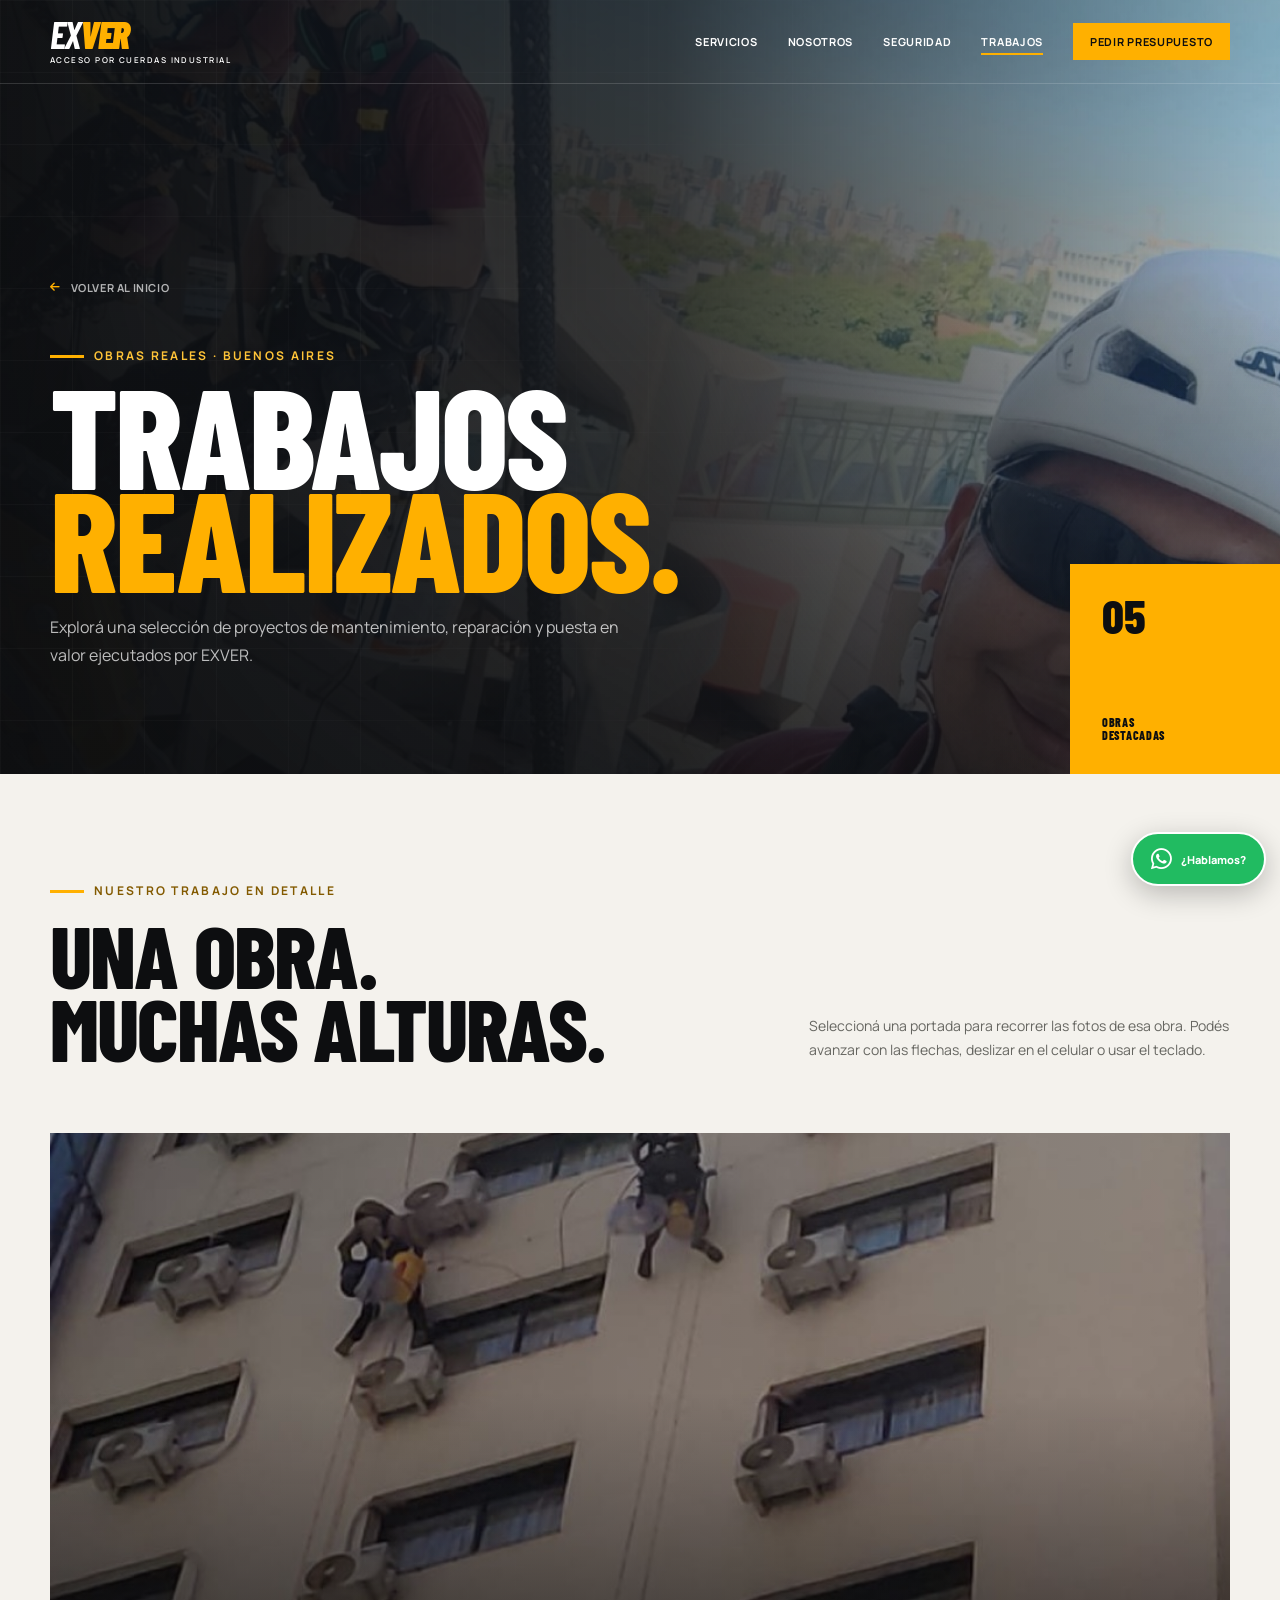
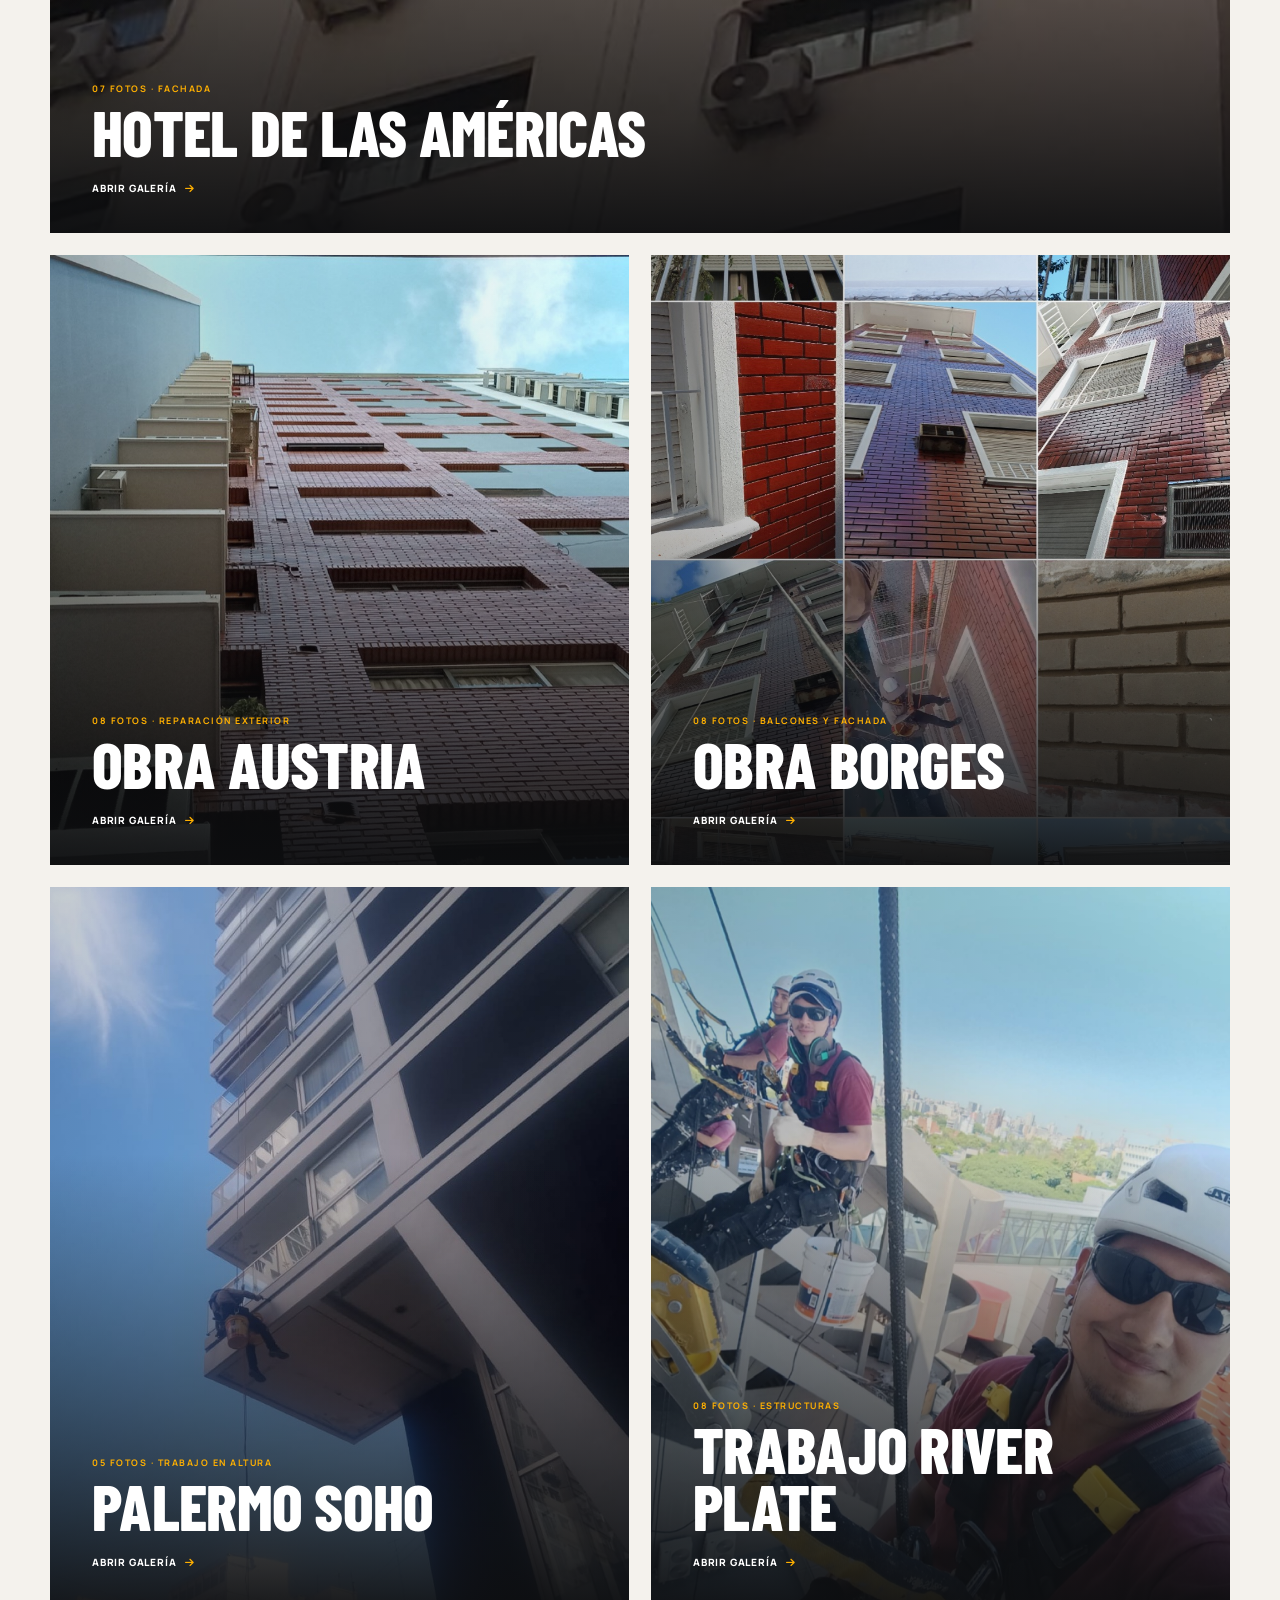
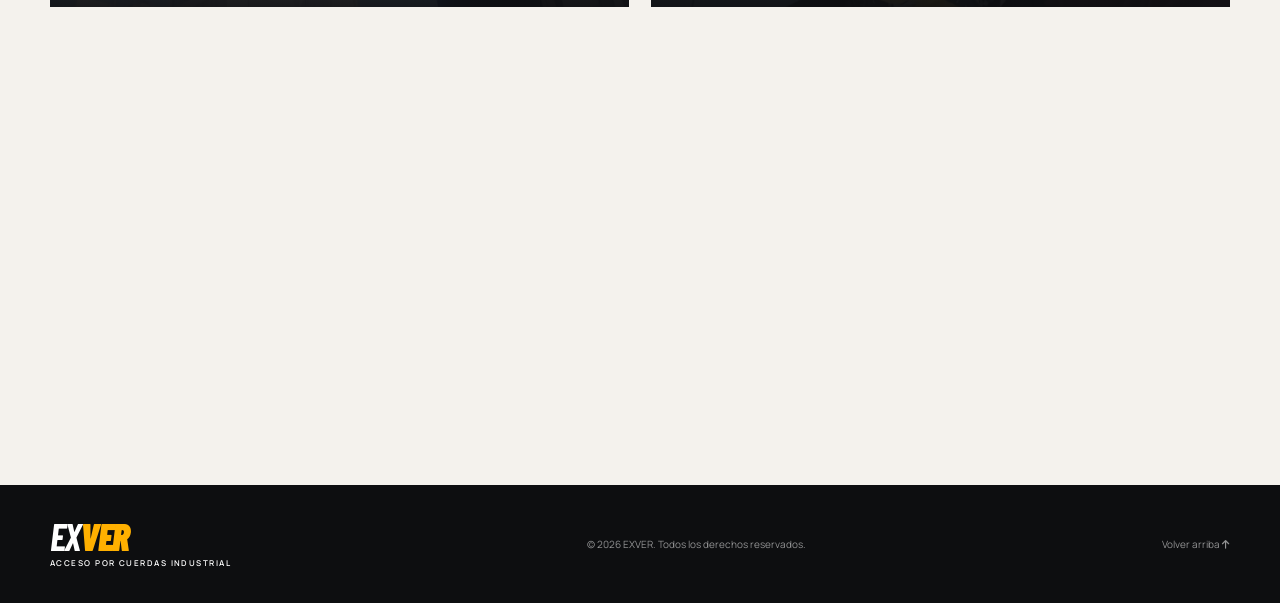
==== commit 6d5614cb: "fix: corregir posicion de portadas de trabajos" ====
--- a/trabajos.html
+++ b/trabajos.html
@@ -29,7 +29,7 @@
       href="https://cdnjs.cloudflare.com/ajax/libs/font-awesome/6.7.2/css/all.min.css"
     />
     <link rel="stylesheet" href="styles.css" />
-    <link rel="stylesheet" href="trabajos.css" />
+    <link rel="stylesheet" href="trabajos.css?v=2" />
     <script src="main.js" defer></script>
     <script src="trabajos.js" defer></script>
   </head>
@@ -57,7 +57,7 @@
           <a href="index.html#servicios">Servicios</a>
           <a href="index.html#nosotros">Nosotros</a>
           <a href="index.html#seguridad">Seguridad</a>
-          <a class="current-page" href="trabajos.html">Trabajos</a>
+          <a class="current-page" href="trabajos.html?v=2">Trabajos</a>
           <a class="nav-cta" href="index.html#contacto">Pedir presupuesto</a>
         </nav>
       </div>
--- a/trabajos.css
+++ b/trabajos.css
@@ -167,8 +167,10 @@
 
 .project-preview img {
   position: absolute;
+  inset: 0;
   width: 100%;
   height: 100%;
+  display: block;
   object-fit: cover;
   transition: transform 700ms cubic-bezier(0.2, 0.7, 0.3, 1);
 }
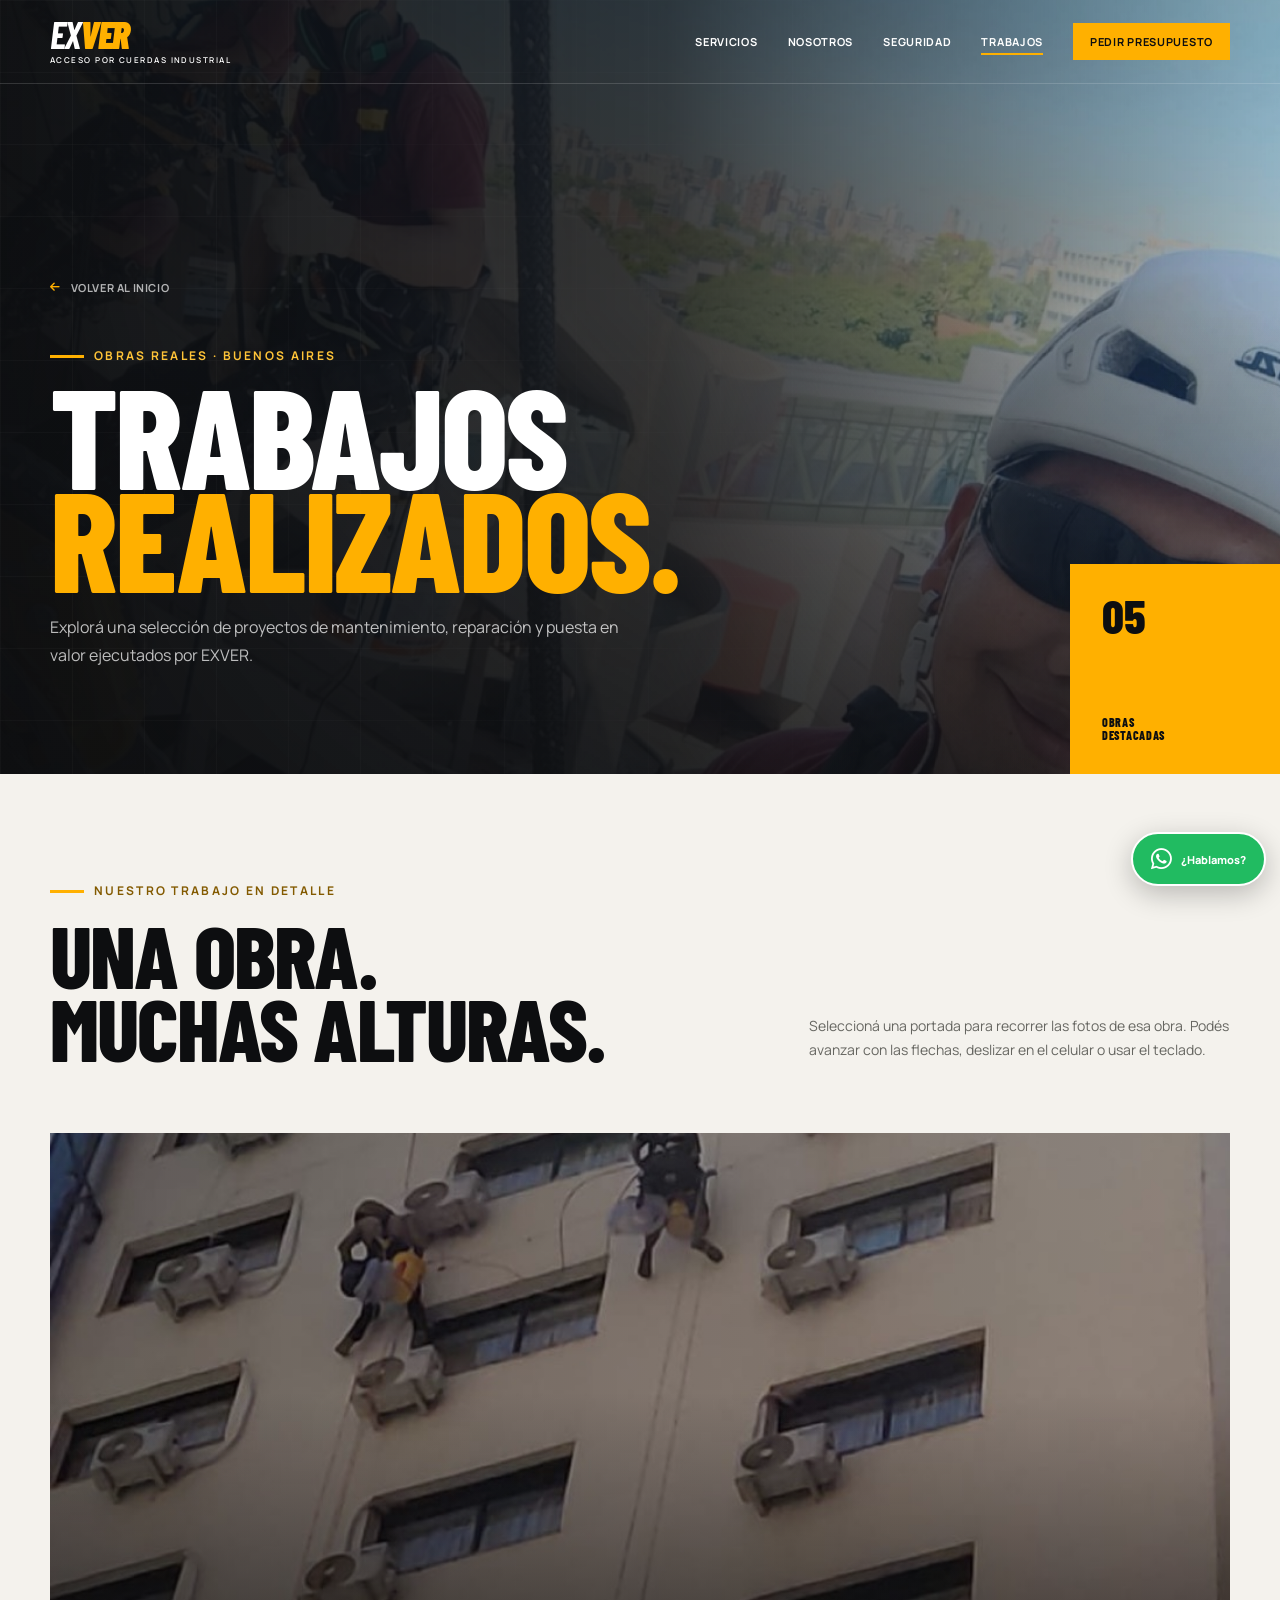
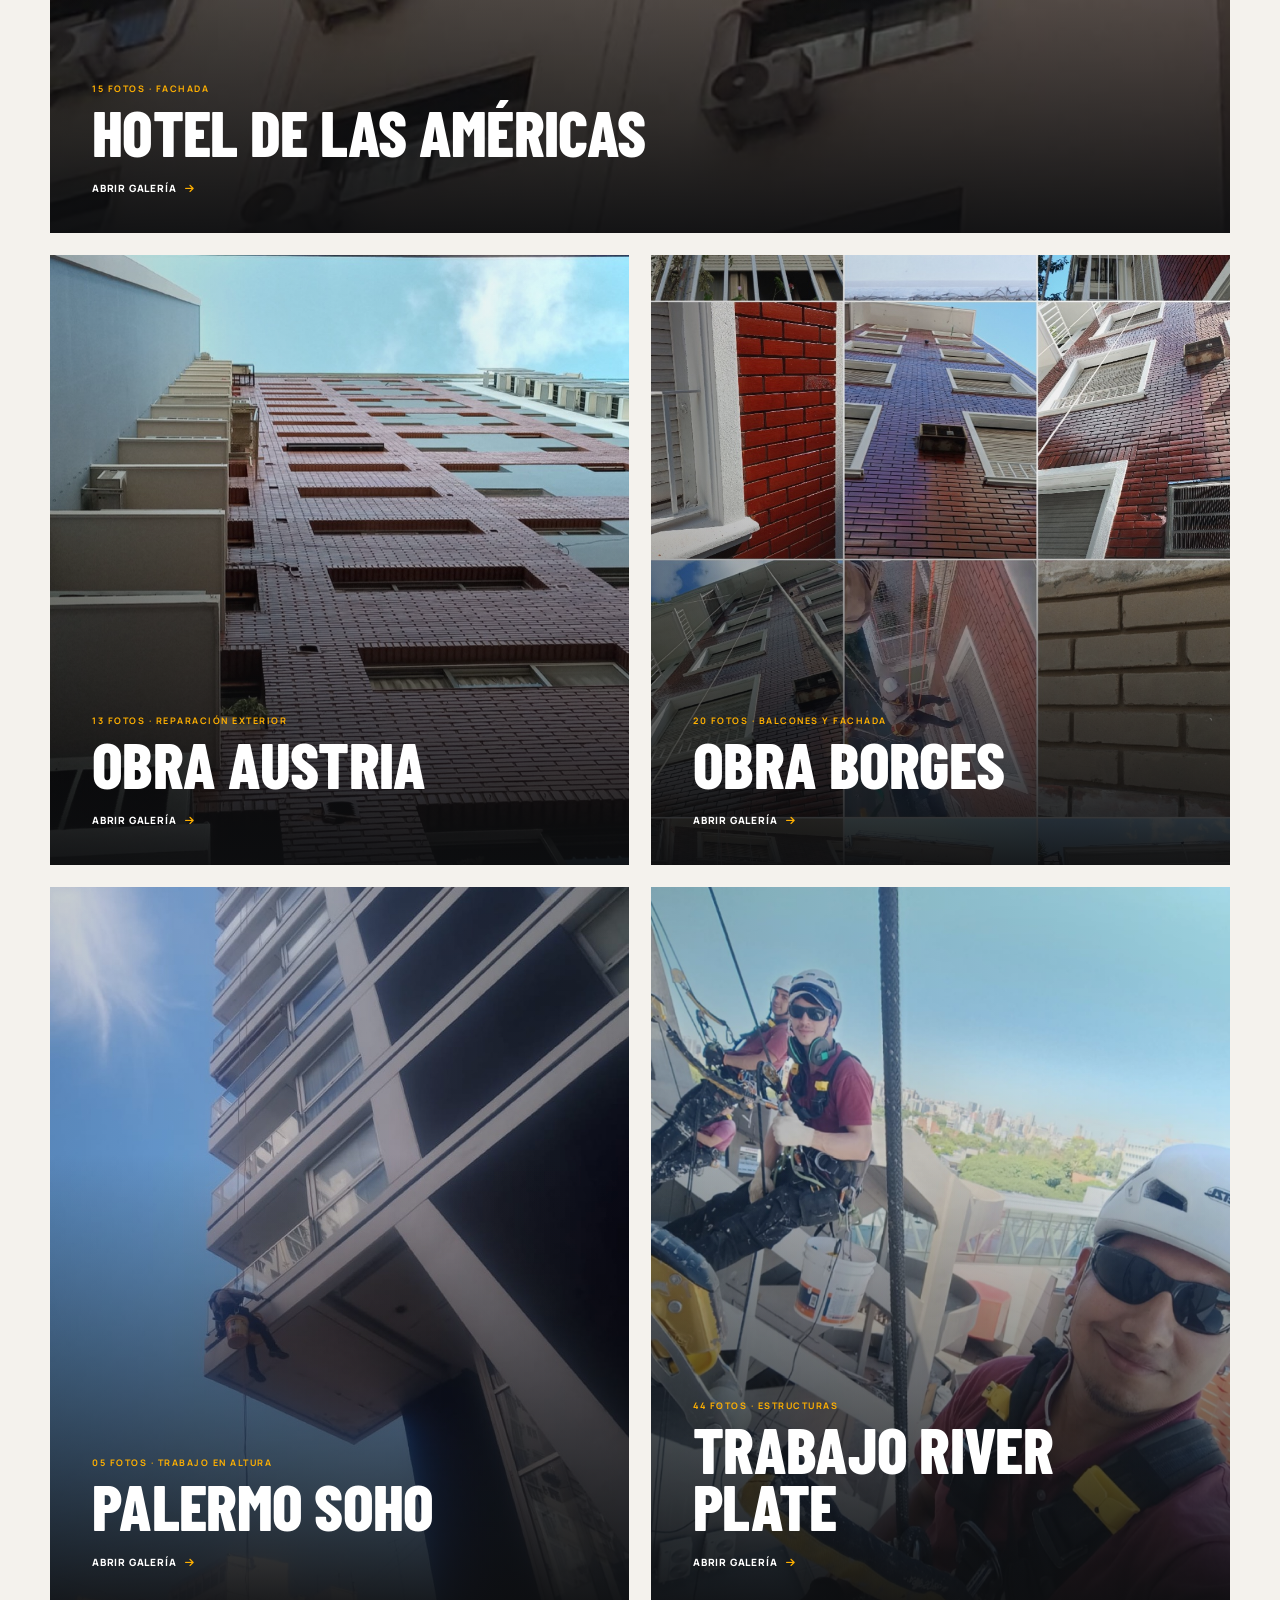
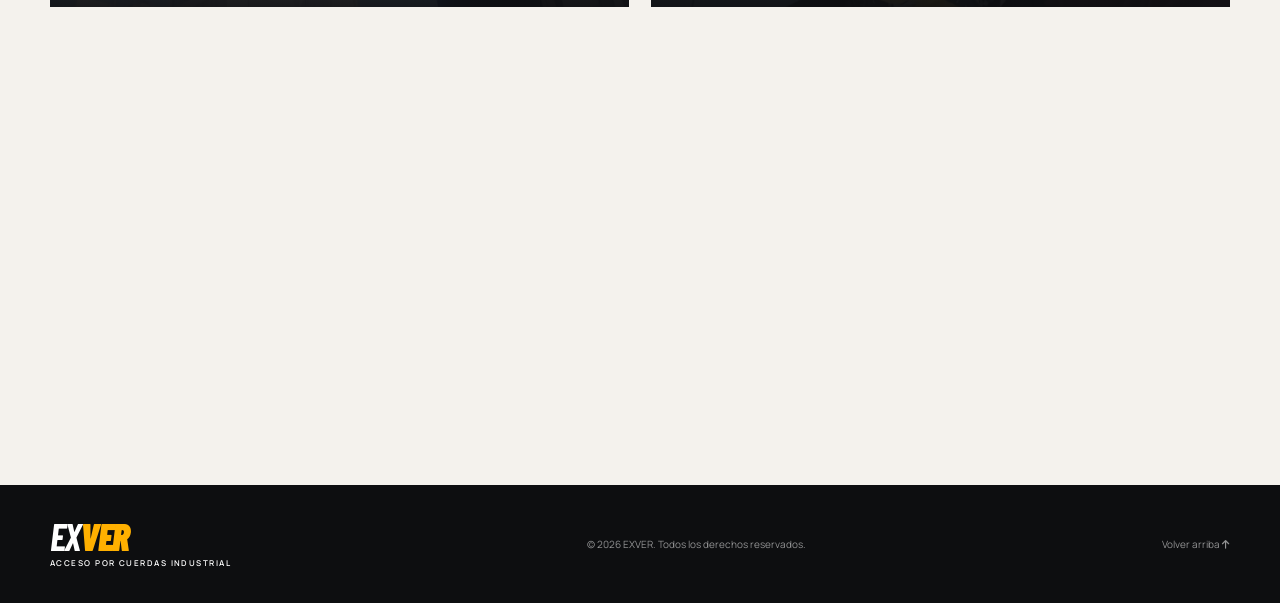
==== commit 72d04203: "feat: publicar todas las fotos de trabajos" ====
--- a/trabajos.html
+++ b/trabajos.html
@@ -29,9 +29,9 @@
       href="https://cdnjs.cloudflare.com/ajax/libs/font-awesome/6.7.2/css/all.min.css"
     />
     <link rel="stylesheet" href="styles.css" />
-    <link rel="stylesheet" href="trabajos.css?v=2" />
+    <link rel="stylesheet" href="trabajos.css?v=3" />
     <script src="main.js" defer></script>
-    <script src="trabajos.js" defer></script>
+    <script src="trabajos.js?v=3" defer></script>
   </head>
   <body class="projects-page">
     <a class="skip-link" href="#contenido">Ir al contenido</a>
@@ -57,7 +57,7 @@
           <a href="index.html#servicios">Servicios</a>
           <a href="index.html#nosotros">Nosotros</a>
           <a href="index.html#seguridad">Seguridad</a>
-          <a class="current-page" href="trabajos.html?v=2">Trabajos</a>
+          <a class="current-page" href="trabajos.html?v=3">Trabajos</a>
           <a class="nav-cta" href="index.html#contacto">Pedir presupuesto</a>
         </nav>
       </div>
@@ -104,12 +104,12 @@
           aria-label="Abrir galería del Hotel de las Américas"
         >
           <img
-            src="assets/trabajos/hotel-americas/01.jpg"
+            src="assets/trabajos/hotel-americas/cover.jpg"
             alt="Técnicos de EXVER trabajando en altura en el Hotel de las Américas"
           />
           <span class="project-shade" aria-hidden="true"></span>
           <span class="project-content">
-            <span class="project-meta">07 fotos · Fachada</span>
+            <span class="project-meta">15 fotos · Fachada</span>
             <strong>Hotel de las Américas</strong>
             <span class="project-open"
               >Abrir galería
@@ -125,13 +125,13 @@
           aria-label="Abrir galería de la obra Austria"
         >
           <img
-            src="assets/trabajos/austria/01.jpg"
+            src="assets/trabajos/austria/cover.jpg"
             alt="Vista de la fachada intervenida en la obra Austria"
             loading="lazy"
           />
           <span class="project-shade" aria-hidden="true"></span>
           <span class="project-content">
-            <span class="project-meta">08 fotos · Reparación exterior</span>
+            <span class="project-meta">13 fotos · Reparación exterior</span>
             <strong>Obra Austria</strong>
             <span class="project-open"
               >Abrir galería
@@ -147,13 +147,13 @@
           aria-label="Abrir galería de la obra Borges"
         >
           <img
-            src="assets/trabajos/borges/01.jpg"
+            src="assets/trabajos/borges/cover.jpg"
             alt="Resumen visual de reparación de fachada y balcones en la obra Borges"
             loading="lazy"
           />
           <span class="project-shade" aria-hidden="true"></span>
           <span class="project-content">
-            <span class="project-meta">08 fotos · Balcones y fachada</span>
+            <span class="project-meta">20 fotos · Balcones y fachada</span>
             <strong>Obra Borges</strong>
             <span class="project-open"
               >Abrir galería
@@ -169,7 +169,7 @@
           aria-label="Abrir galería de Palermo Soho"
         >
           <img
-            src="assets/trabajos/palermo-soho/01.jpg"
+            src="assets/trabajos/palermo-soho/cover.jpg"
             alt="Técnico de EXVER suspendido en un edificio de Palermo Soho"
             loading="lazy"
           />
@@ -191,13 +191,13 @@
           aria-label="Abrir galería del trabajo en River Plate"
         >
           <img
-            src="assets/trabajos/river-plate/01.jpg"
+            src="assets/trabajos/river-plate/cover.jpg"
             alt="Equipo de EXVER durante un trabajo en altura en River Plate"
             loading="lazy"
           />
           <span class="project-shade" aria-hidden="true"></span>
           <span class="project-content">
-            <span class="project-meta">08 fotos · Estructuras</span>
+            <span class="project-meta">44 fotos · Estructuras</span>
             <strong>Trabajo River Plate</strong>
             <span class="project-open"
               >Abrir galería
--- a/trabajos.css
+++ b/trabajos.css
@@ -22,7 +22,7 @@
   position: absolute;
   z-index: -3;
   inset: 0;
-  background: url("assets/trabajos/river-plate/01.jpg") 55% 42% / cover
+  background: url("assets/trabajos/river-plate/cover.jpg") 55% 42% / cover
     no-repeat;
   animation: hero-scale 1.8s cubic-bezier(0.2, 0.7, 0.3, 1) both;
 }
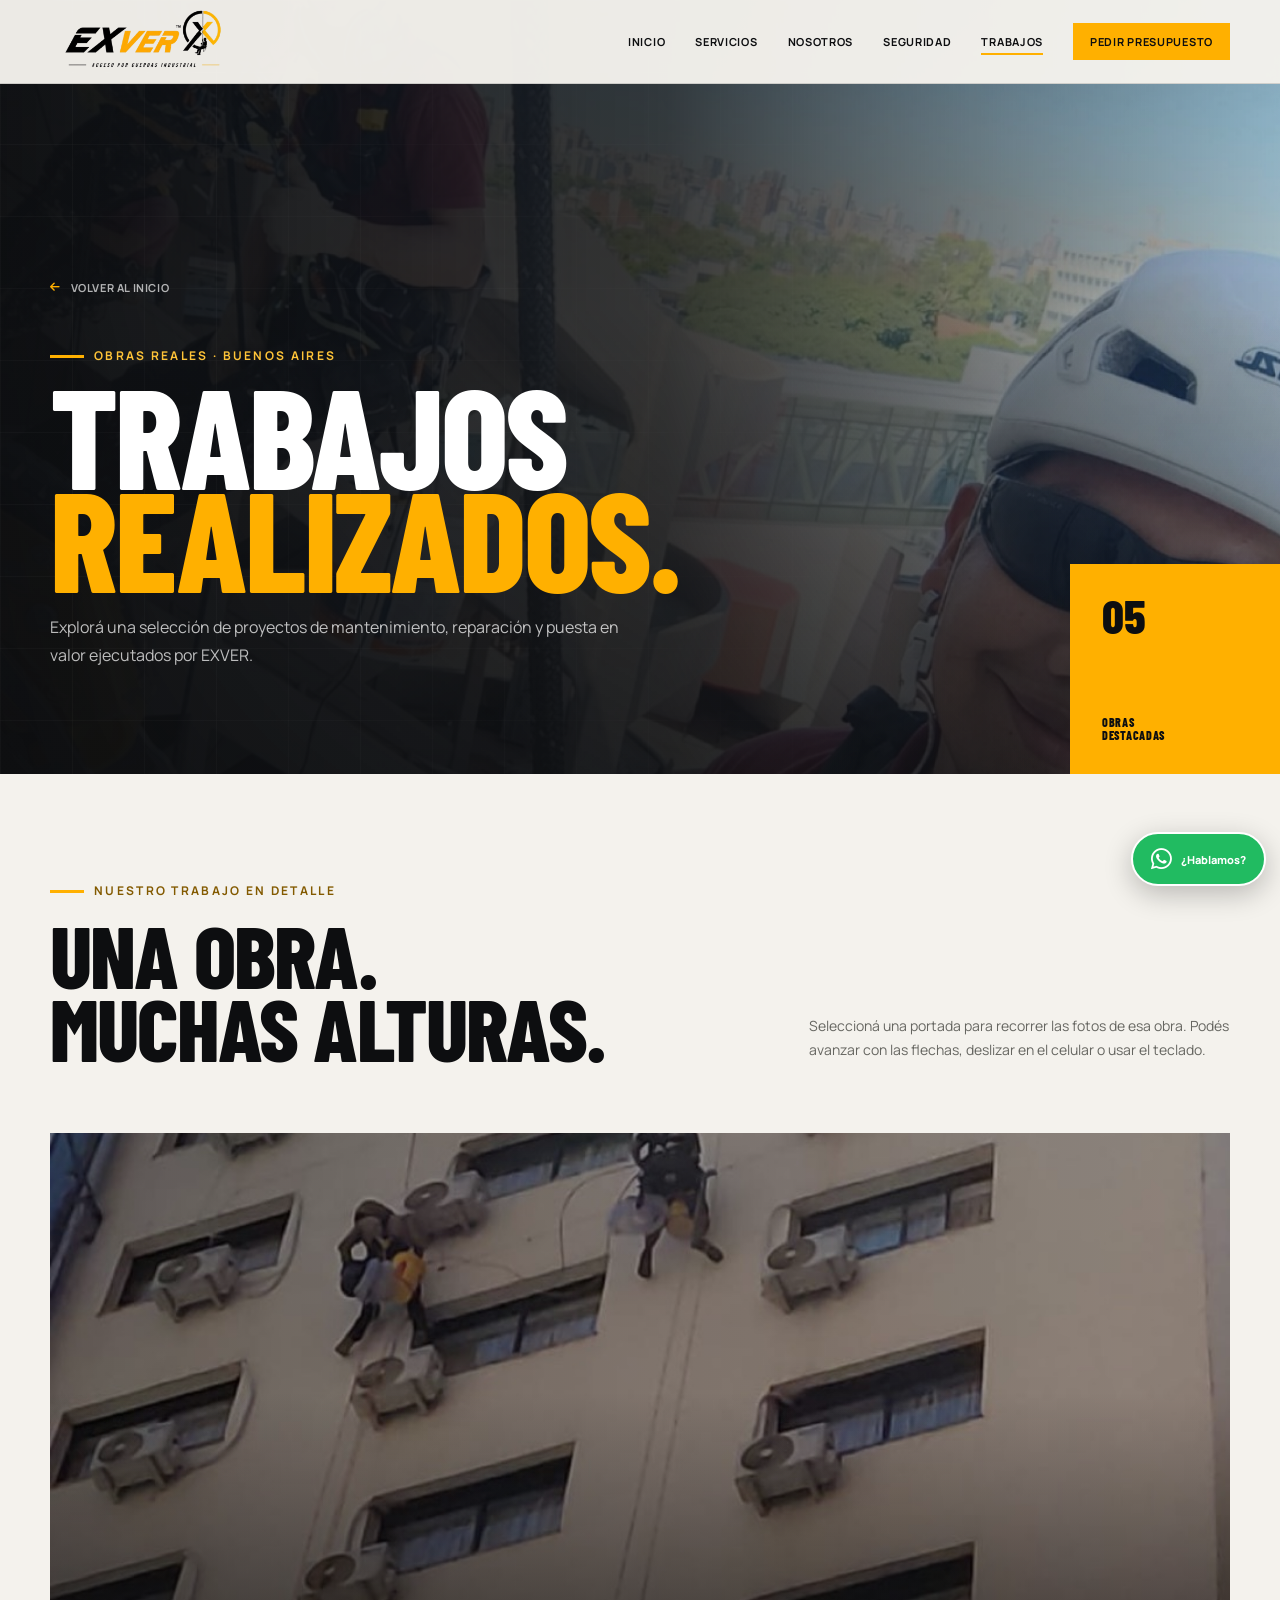
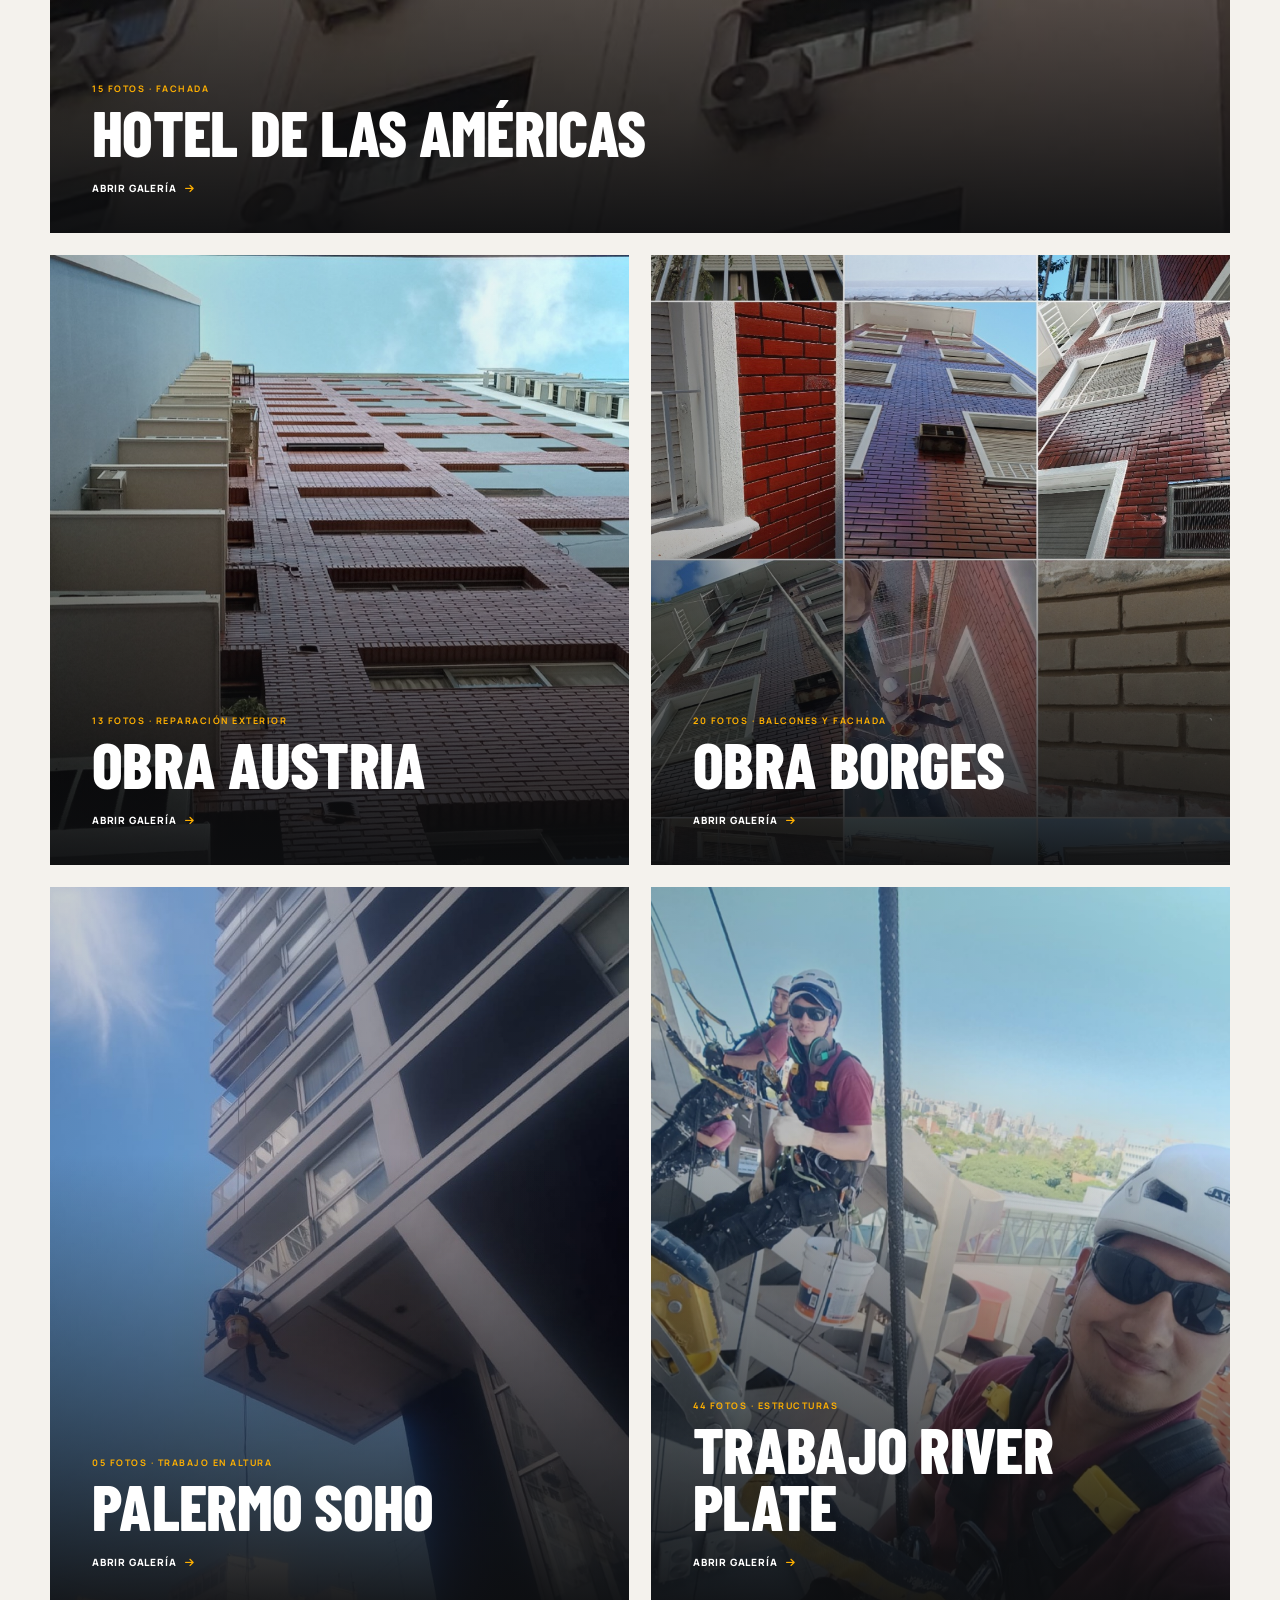
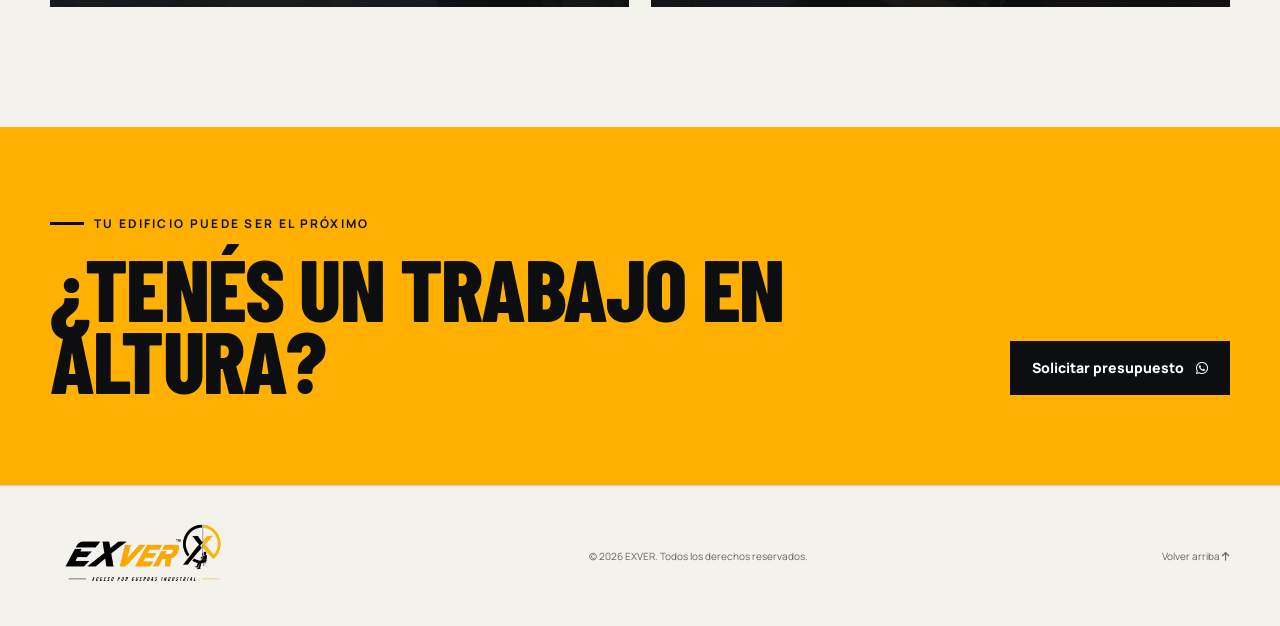
==== commit c1963401: "logo bien y trabajos aparte" ====
--- a/trabajos.html
+++ b/trabajos.html
@@ -17,7 +17,9 @@
       content="Galería de obras reales realizadas por EXVER en Buenos Aires."
     />
     <meta property="og:type" content="website" />
+    <meta property="og:image" content="assets/image.png" />
     <title>Trabajos realizados | EXVER</title>
+    <link rel="icon" type="image/png" href="assets/image.png" />
     <link rel="preconnect" href="https://fonts.googleapis.com" />
     <link rel="preconnect" href="https://fonts.gstatic.com" crossorigin />
     <link
@@ -39,8 +41,10 @@
     <header class="site-header is-scrolled" id="inicio">
       <div class="header-inner">
         <a class="brand" href="index.html" aria-label="EXVER, volver al inicio">
-          <span class="brand-word"><strong>EX</strong><em>VER</em></span>
-          <span class="brand-tagline">Acceso por cuerdas industrial</span>
+          <img
+            src="assets/image.png"
+            alt="EXVER — Acceso por cuerdas industrial"
+          />
         </a>
 
         <button
@@ -54,10 +58,16 @@
         </button>
 
         <nav class="main-nav" id="main-nav" aria-label="Navegación principal">
+          <a href="index.html">Inicio</a>
           <a href="index.html#servicios">Servicios</a>
           <a href="index.html#nosotros">Nosotros</a>
           <a href="index.html#seguridad">Seguridad</a>
-          <a class="current-page" href="trabajos.html?v=3">Trabajos</a>
+          <a
+            class="current-page"
+            href="trabajos.html"
+            aria-current="page"
+            >Trabajos</a
+          >
           <a class="nav-cta" href="index.html#contacto">Pedir presupuesto</a>
         </nav>
       </div>
@@ -225,10 +235,16 @@
     </main>
 
     <footer class="site-footer">
-      <div class="brand footer-brand">
-        <span class="brand-word"><strong>EX</strong><em>VER</em></span>
-        <span class="brand-tagline">Acceso por cuerdas industrial</span>
-      </div>
+      <a
+        class="brand footer-brand"
+        href="index.html"
+        aria-label="EXVER, volver al inicio"
+      >
+        <img
+          src="assets/image.png"
+          alt="EXVER — Acceso por cuerdas industrial"
+        />
+      </a>
       <p>
         © <span id="current-year"></span> EXVER. Todos los derechos reservados.
       </p>
--- a/styles.css
+++ b/styles.css
@@ -73,8 +73,9 @@
   right: 0;
   left: 0;
   height: var(--header-height);
-  color: var(--white);
-  border-bottom: 1px solid rgba(255, 255, 255, 0.15);
+  color: var(--ink);
+  background: rgba(244, 242, 237, 0.97);
+  border-bottom: 1px solid rgba(13, 14, 16, 0.14);
   transition:
     background 220ms ease,
     box-shadow 220ms ease;
@@ -82,8 +83,8 @@
 
 .site-header.is-scrolled,
 .site-header.menu-visible {
-  background: rgba(13, 14, 16, 0.97);
-  box-shadow: 0 12px 30px rgba(0, 0, 0, 0.16);
+  background: rgba(244, 242, 237, 0.98);
+  box-shadow: 0 12px 30px rgba(13, 14, 16, 0.12);
 }
 
 .header-inner {
@@ -96,31 +97,22 @@
 }
 
 .brand {
+  width: 164px;
+  height: 60px;
   display: inline-flex;
-  flex-direction: column;
-  align-items: flex-start;
-  line-height: 0.84;
-}
-
-.brand-word {
-  font: italic 900 33px/0.8 var(--heading);
-  letter-spacing: -1.8px;
-}
-
-.brand-word strong {
-  color: var(--white);
-}
-
-.brand-word em {
-  color: var(--yellow);
-  font-style: italic;
-}
-
-.brand-tagline {
-  margin-top: 7px;
-  font: 600 8px/1 var(--body);
-  letter-spacing: 1.45px;
-  text-transform: uppercase;
+  align-items: center;
+  justify-content: center;
+  transition: transform 180ms ease;
+}
+
+.brand:hover {
+  transform: translateY(-2px);
+}
+
+.brand img {
+  width: 100%;
+  height: 100%;
+  object-fit: contain;
 }
 
 .menu-toggle {
@@ -170,7 +162,7 @@
   flex-direction: column;
   align-items: flex-start;
   gap: 4px;
-  background: var(--ink);
+  background: var(--paper);
   opacity: 0;
   visibility: hidden;
   transform: translateY(-12px);
@@ -192,7 +184,7 @@
   font: 700 31px/1 var(--heading);
   letter-spacing: 0.4px;
   text-transform: uppercase;
-  border-bottom: 1px solid rgba(255, 255, 255, 0.13);
+  border-bottom: 1px solid rgba(13, 14, 16, 0.13);
 }
 
 .main-nav .nav-cta {
@@ -922,19 +914,21 @@
   flex-direction: column;
   align-items: flex-start;
   gap: 26px;
-  color: var(--white);
-  background: var(--ink);
+  color: var(--ink);
+  background: var(--paper);
+  border-top: 1px solid var(--line);
 }
 
 .site-footer p,
 .site-footer > a {
   margin: 0;
-  color: rgba(255, 255, 255, 0.55);
+  color: rgba(13, 14, 16, 0.62);
   font-size: 10px;
 }
 
 .footer-brand {
-  color: var(--white);
+  flex: 0 0 auto;
+  color: var(--ink) !important;
 }
 
 .whatsapp-float {
@@ -1043,8 +1037,9 @@
     --header-height: 84px;
   }
 
-  .brand-word {
-    font-size: 38px;
+  .brand {
+    width: 185px;
+    height: 68px;
   }
 
   .hero-content {
